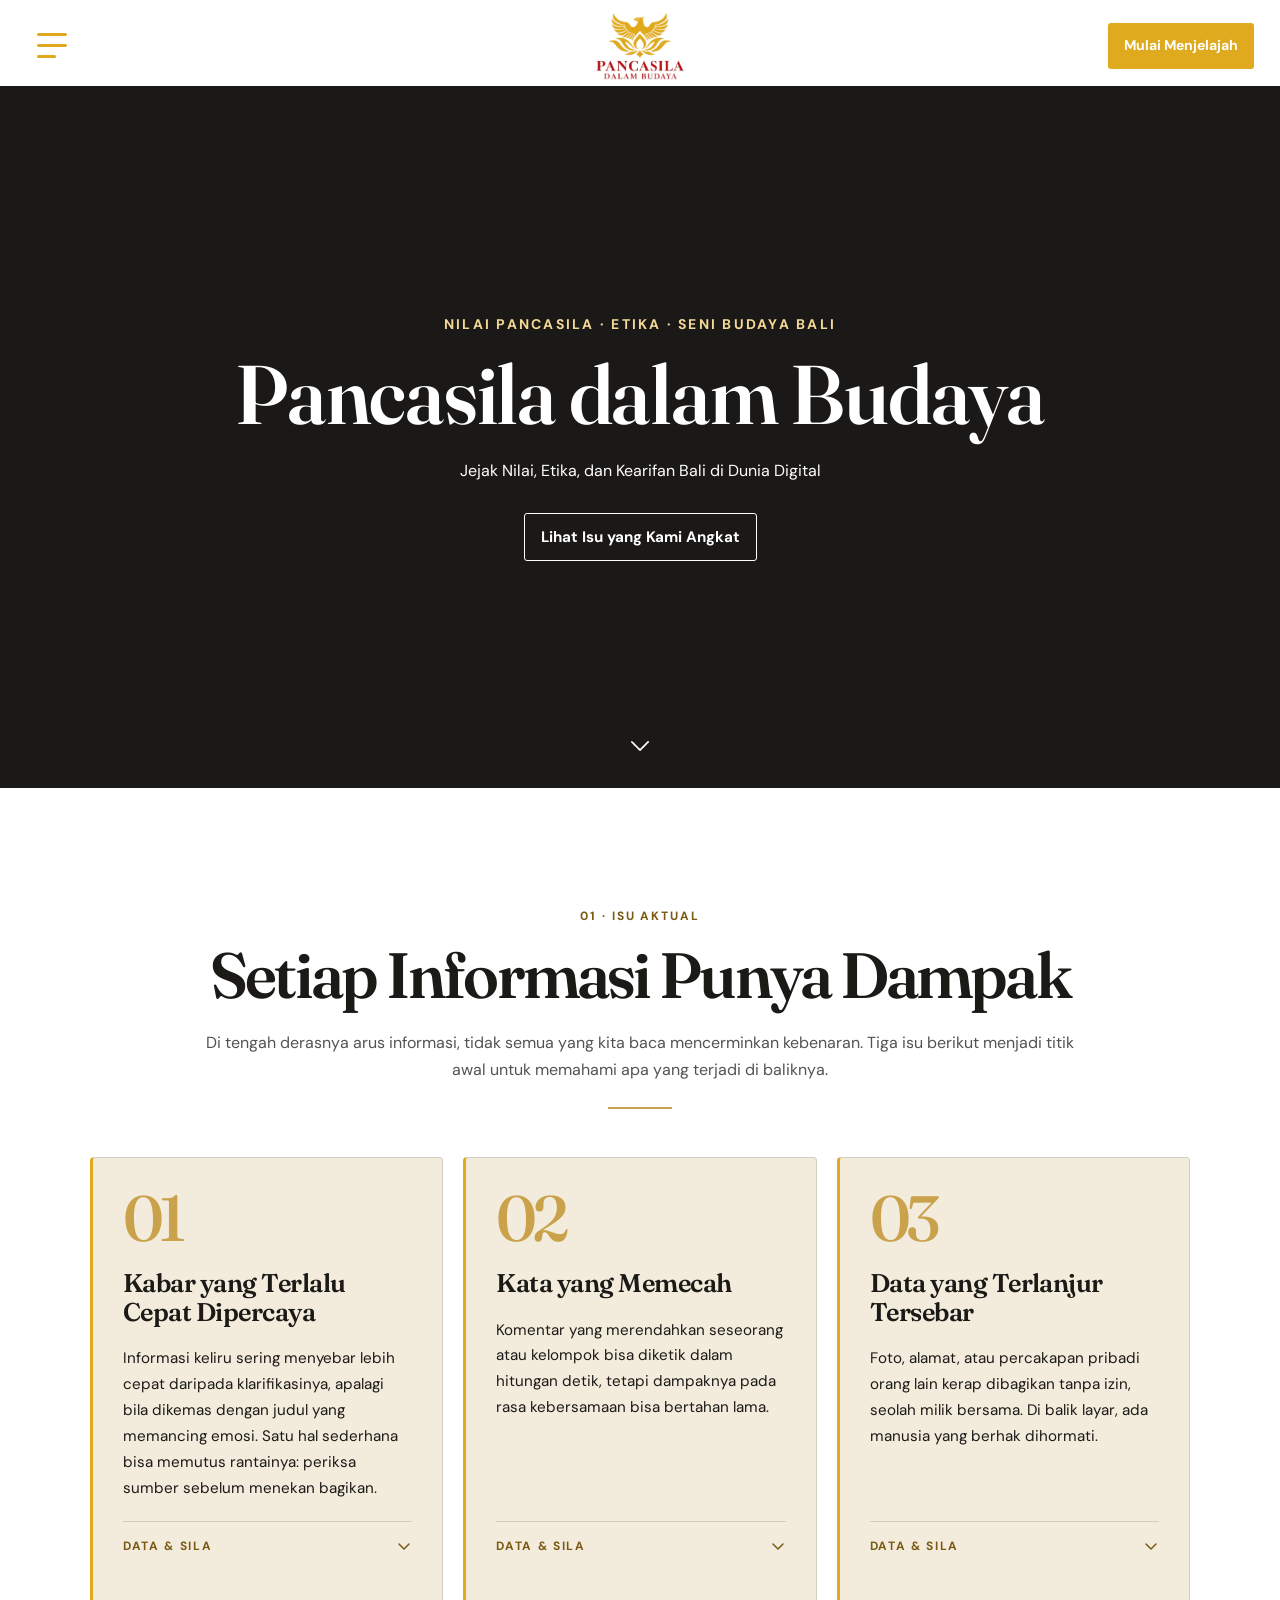
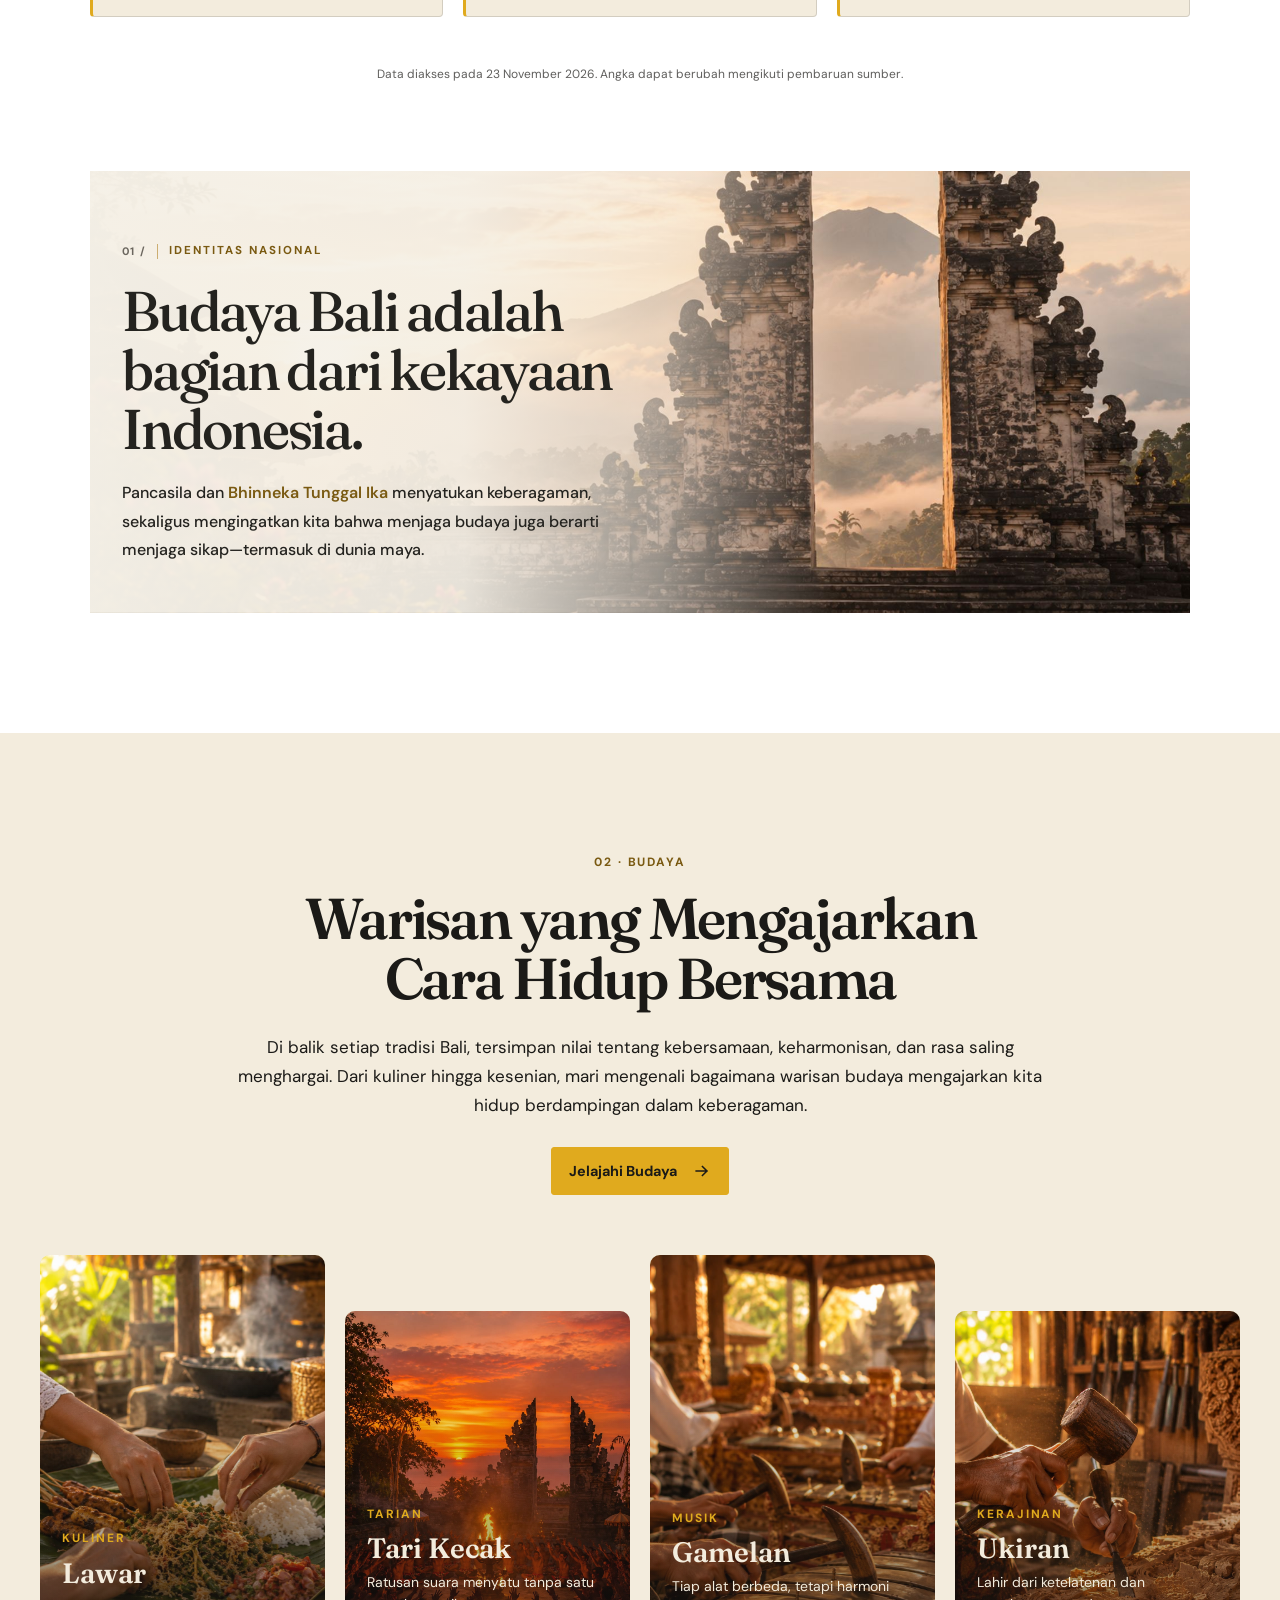
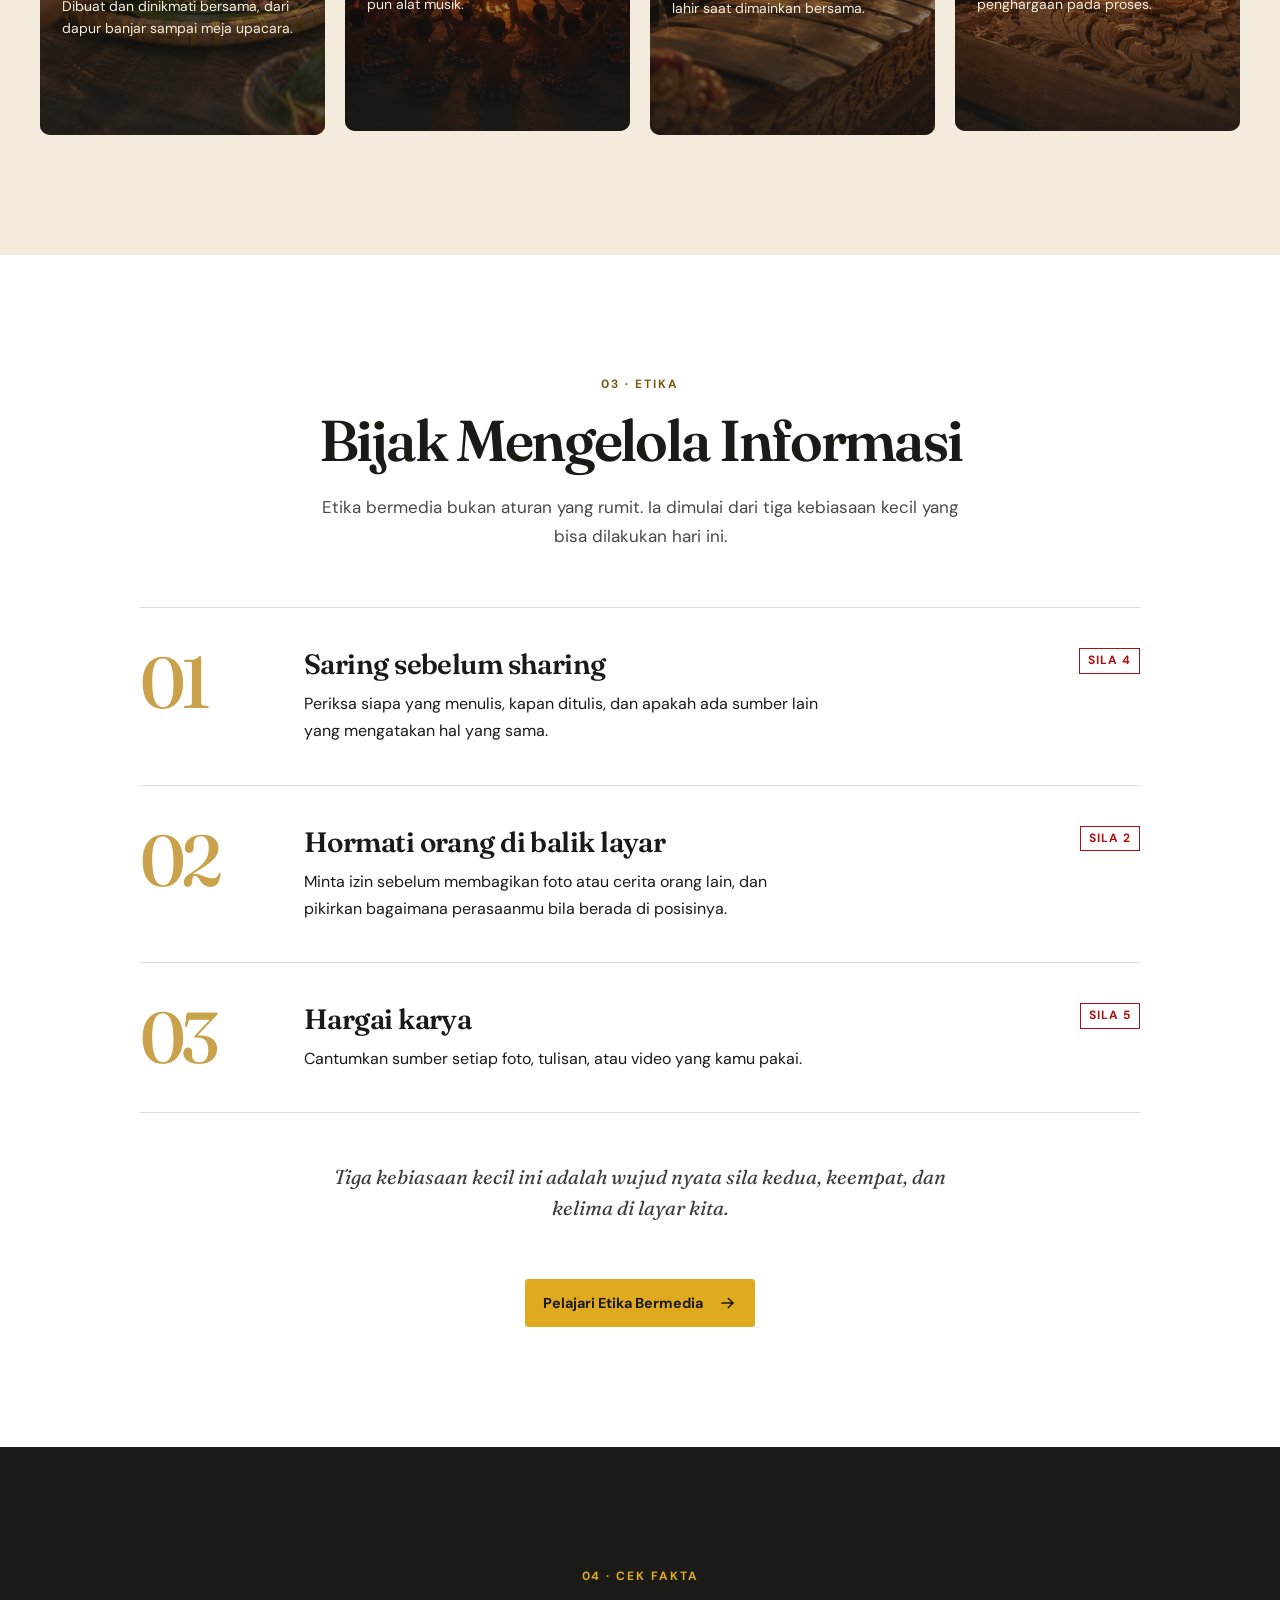
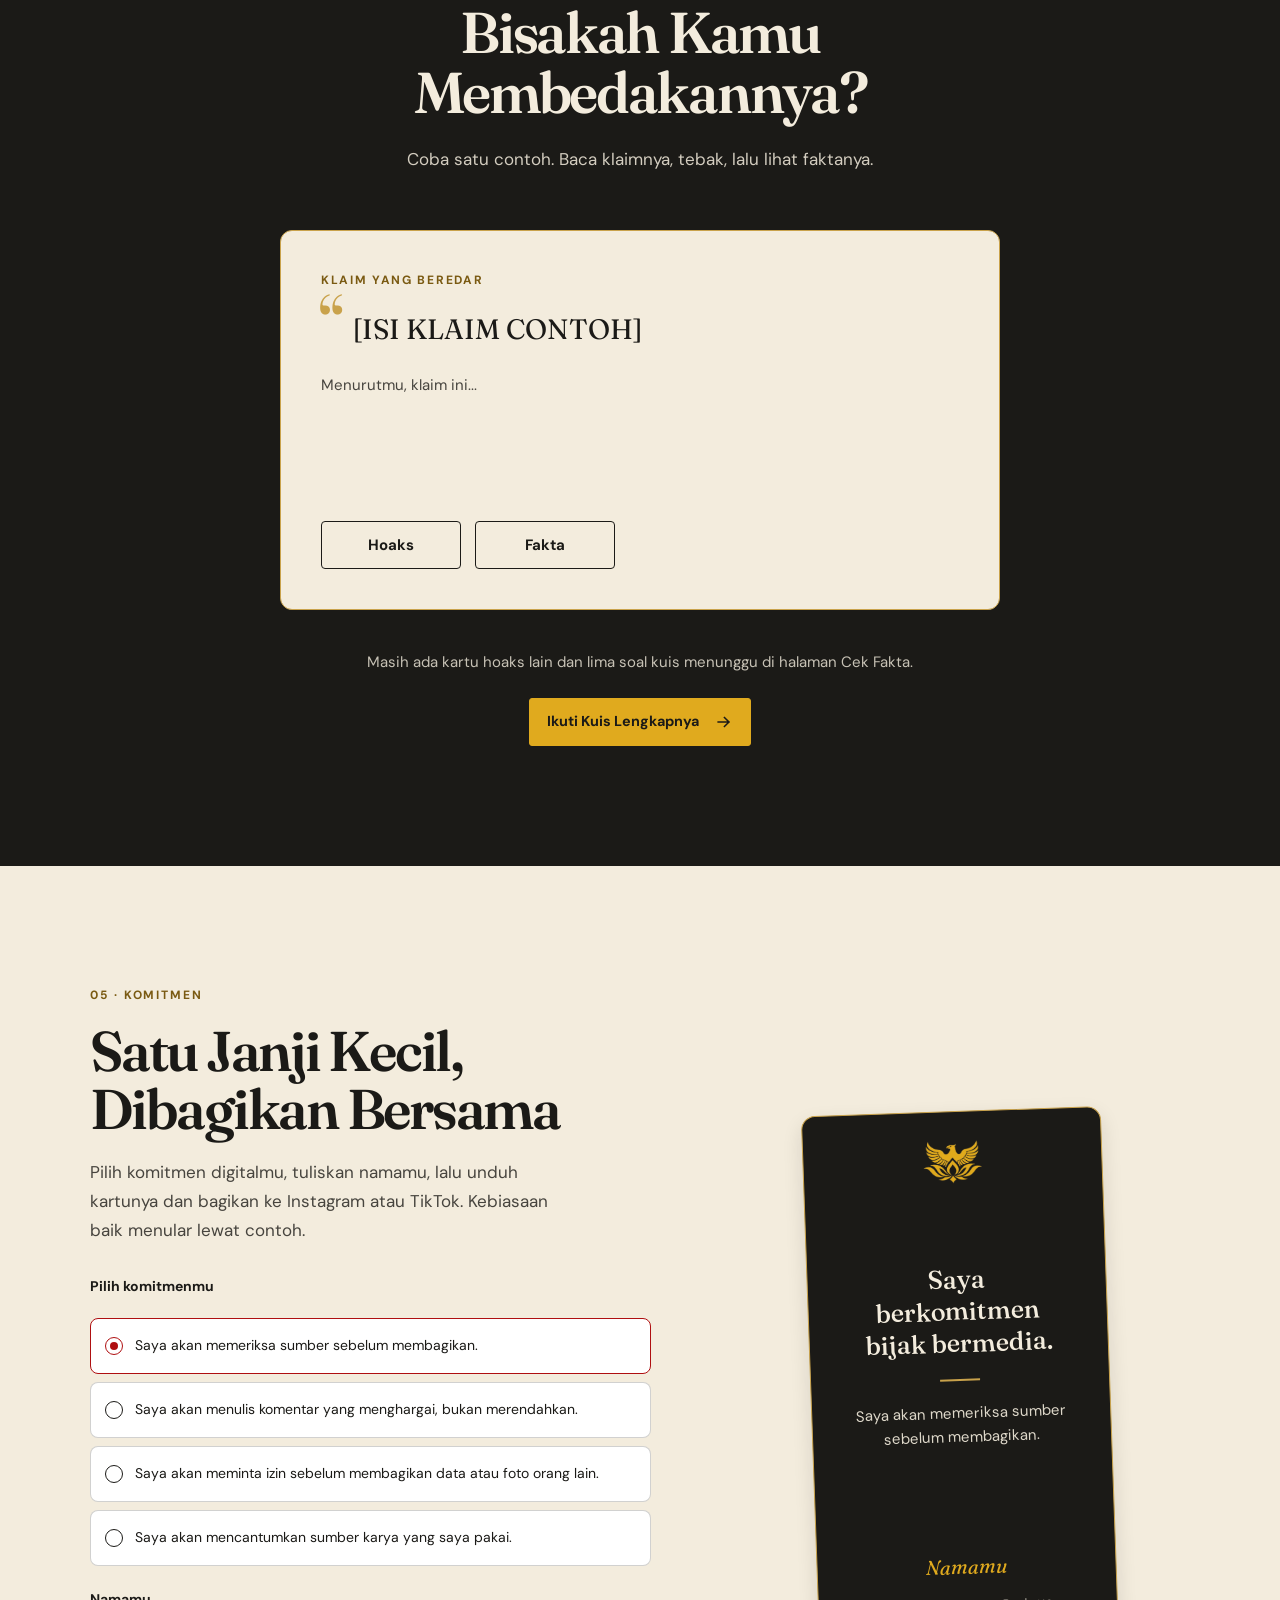
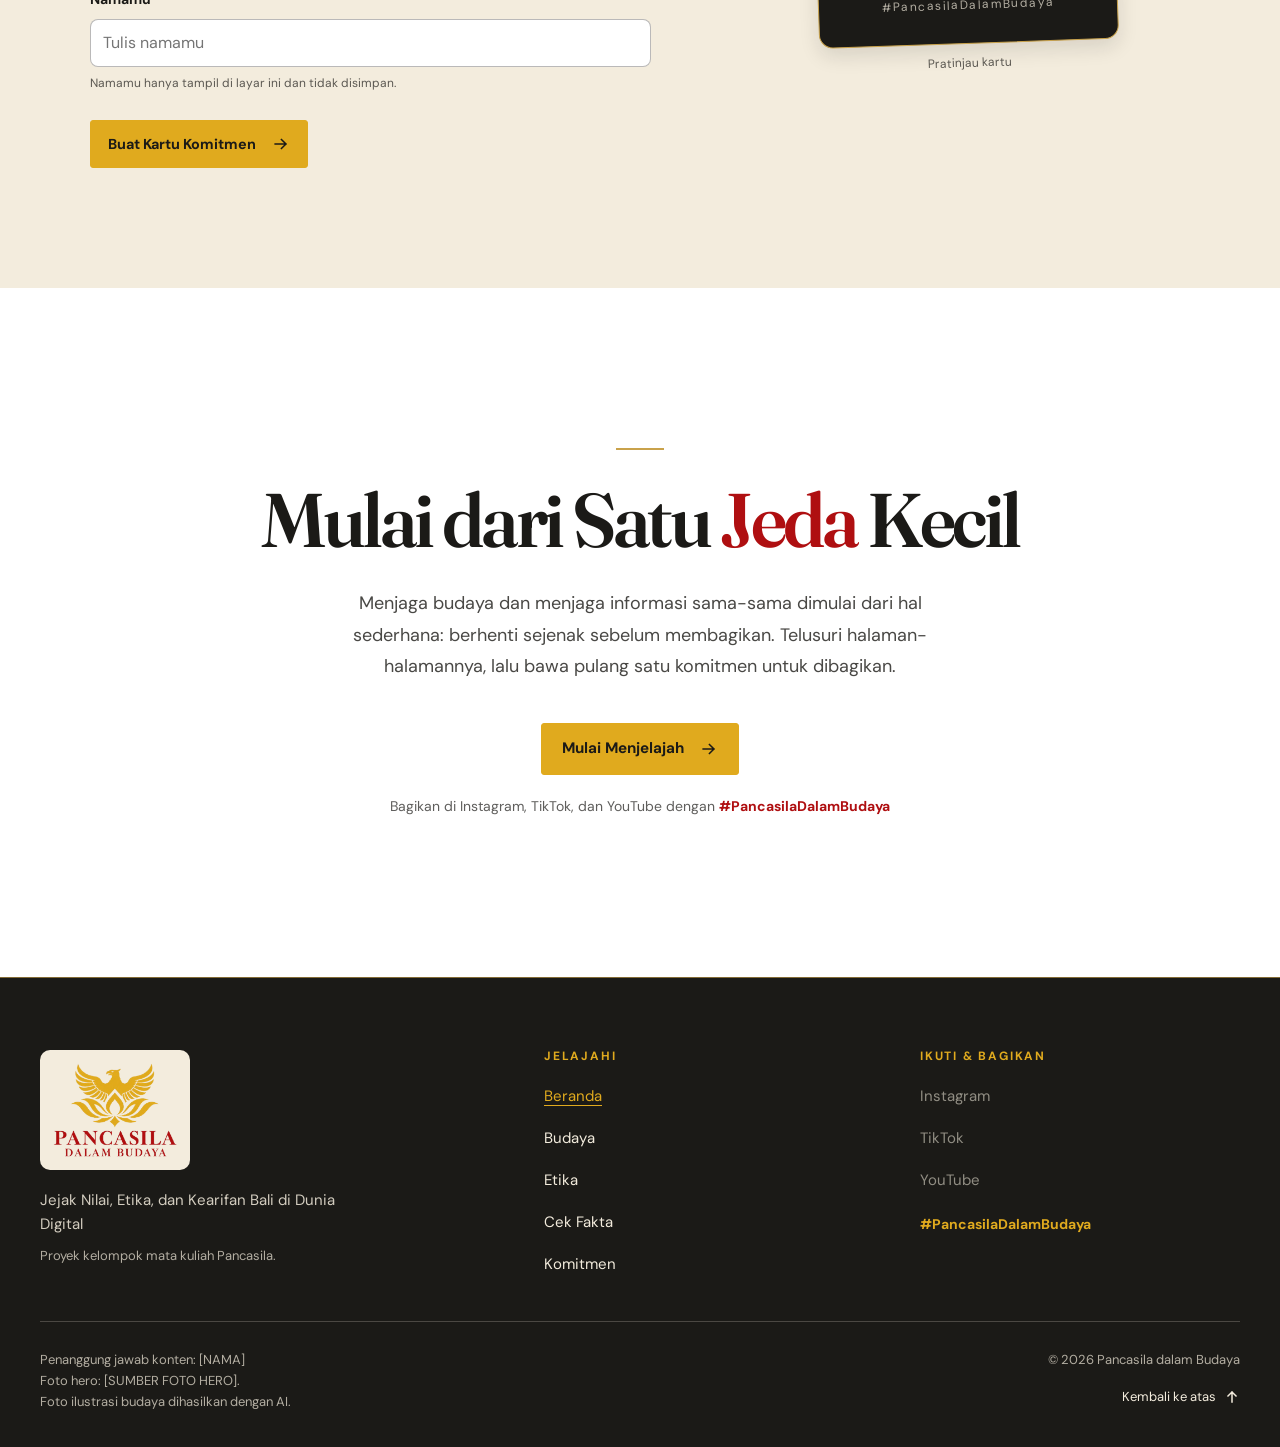
==== index.html @ e2a00310 "Tambahkan website Pancasila dalam Budaya" ====
<!doctype html>
<html lang="id">
<head>
  <meta charset="utf-8">
  <meta name="viewport" content="width=device-width, initial-scale=1">
  <meta name="theme-color" content="#F3ECDD">
  <title>Beranda | Pancasila dalam Budaya</title>
  <link rel="preconnect" href="https://fonts.googleapis.com">
  <link rel="preconnect" href="https://fonts.gstatic.com" crossorigin>
  <link href="https://fonts.googleapis.com/css2?family=DM+Sans:wght@400;500;600;700&family=Fraunces:opsz,wght@9..144,500;9..144,600;9..144,700&display=swap" rel="stylesheet">
  <link rel="stylesheet" href="css/style.css">
  <script src="js/content.js" defer></script>
  <script src="js/script.js" defer></script>
</head>
<body>
  <header id="site-header"></header>
  <section class="home-hero" aria-labelledby="home-hero-title">
    <div class="home-hero__slides" aria-hidden="true">
      <div class="home-hero__slide home-hero__slide--one"></div>
      <div class="home-hero__slide home-hero__slide--two"></div>
      <div class="home-hero__slide home-hero__slide--three"></div>
    </div>
    <div class="home-hero__shade" aria-hidden="true"></div>
    <div class="home-hero__content">
      <p class="home-hero__eyebrow">Nilai Pancasila · Etika · Seni Budaya Bali</p>
      <h1 id="home-hero-title">Pancasila dalam Budaya</h1>
      <p class="home-hero__subtitle">Jejak Nilai, Etika, dan Kearifan Bali di Dunia Digital</p>
      <a class="home-hero__link" href="#isu" data-isu-text="heroButton"></a>
    </div>
    <a class="home-hero__scroll" href="#isu" aria-label="Gulir ke konten berikutnya">
      <img src="assets/down-arrow.svg" width="26" height="26" alt="">
    </a>
  </section>
  <section id="isu" class="isu" aria-labelledby="isu-title">
    <div class="isu__inner">
      <div class="isu__layout">
        <div class="isu__intro">
          <p class="isu__eyebrow" data-isu-text="label"></p>
          <h2 class="isu__title" id="isu-title" data-isu-text="title"></h2>
          <p class="isu__lead" data-isu-text="intro"></p>
          <div class="isu__accent" aria-hidden="true"></div>
        </div>
        <div class="isu__items" data-isu-items></div>
        <p class="isu__note" data-isu-text="note"></p>
      </div>
      <aside class="isu__closing" aria-labelledby="isu-closing-label">
        <div class="isu__closing-layout">
          <div class="isu__closing-content">
            <p class="isu__closing-label" id="isu-closing-label"><span class="isu__closing-index" data-isu-text="closingIndex"></span><span data-isu-text="closingLabel"></span></p>
            <h3 class="isu__closing-title"><span data-isu-text="closingHeadline"></span></h3>
            <p class="isu__closing-copy"><span data-isu-text="closingBefore"></span><span class="isu__closing-highlight" data-isu-text="closingHighlight"></span><span data-isu-text="closingAfter"></span></p>
          </div>
        </div>
        <div class="isu__closing-rule" aria-hidden="true"></div>
      </aside>
    </div>
  </section>
  <section id="budaya-preview" class="budaya" aria-labelledby="budaya-title">
    <div class="budaya__inner">
      <header class="budaya__header">
        <p class="budaya__eyebrow" data-budaya-text="label"></p>
        <h2 class="budaya__title" id="budaya-title" data-budaya-text="title"></h2>
        <div class="budaya__intro">
          <p data-budaya-text="intro"></p>
          <a class="budaya__button" data-budaya-link>
            <span data-budaya-text="button"></span>
            <svg viewBox="0 0 20 20" aria-hidden="true" focusable="false"><path d="M3.5 10h12m-5-5 5 5-5 5" fill="none" stroke="currentColor" stroke-width="1.7" stroke-linecap="square"/></svg>
          </a>
        </div>
      </header>
      <div class="budaya__panels" data-budaya-panels></div>
    </div>
  </section>
  <section id="etika-preview" class="etika" aria-labelledby="etika-title">
    <div class="etika__inner">
      <header class="etika__header">
        <p class="etika__eyebrow" data-etika-text="label"></p>
        <h2 class="etika__title" id="etika-title" data-etika-text="title"></h2>
        <p class="etika__intro" data-etika-text="intro"></p>
      </header>
      <div class="etika__list" data-etika-items></div>
      <div class="etika__closing">
        <p class="etika__closing-text" data-etika-text="closing"></p>
        <div class="etika__closing-rule" aria-hidden="true"></div>
        <a class="etika__button" data-etika-link>
          <span data-etika-text="button"></span>
          <svg viewBox="0 0 20 20" aria-hidden="true" focusable="false"><path d="M3.5 10h12m-5-5 5 5-5 5" fill="none" stroke="currentColor" stroke-width="1.7" stroke-linecap="square"/></svg>
        </a>
      </div>
    </div>
  </section>
  <section id="cekfakta-preview" class="cekfakta" aria-labelledby="cekfakta-title">
    <div class="cekfakta__inner-wrap">
      <header class="cekfakta__header">
        <p class="cekfakta__eyebrow" data-cekfakta-text="label"></p>
        <h2 class="cekfakta__title" id="cekfakta-title" data-cekfakta-text="title"></h2>
        <p class="cekfakta__intro" data-cekfakta-text="intro"></p>
      </header>
      <div class="cekfakta__card" data-cekfakta-card></div>
      <div class="cekfakta__closing">
        <p class="cekfakta__closing-text" data-cekfakta-text="closing"></p>
        <a class="cekfakta__button" data-cekfakta-link>
          <span data-cekfakta-text="button"></span>
          <svg viewBox="0 0 20 20" aria-hidden="true" focusable="false"><path d="M3.5 10h12m-5-5 5 5-5 5" fill="none" stroke="currentColor" stroke-width="1.7" stroke-linecap="square"/></svg>
        </a>
      </div>
      <p class="cekfakta__live visually-hidden" data-cekfakta-live aria-live="polite"></p>
    </div>
  </section>
  <section id="komitmen-preview" class="komitmen" aria-labelledby="komitmen-title">
    <div class="komitmen__inner">
      <div class="komitmen__content">
        <header class="komitmen__header">
          <p class="komitmen__eyebrow" data-komitmen-text="label"></p>
          <h2 class="komitmen__title" id="komitmen-title" data-komitmen-text="title"></h2>
          <p class="komitmen__intro" data-komitmen-text="intro"></p>
        </header>
        <form class="komitmen__form" data-komitmen-form>
          <fieldset class="komitmen__fieldset" data-komitmen-options></fieldset>
          <div class="komitmen__name-field">
            <label class="komitmen__label" data-komitmen-name-label></label>
            <input class="komitmen__input" data-komitmen-name type="text" maxlength="24" autocomplete="off">
            <p class="komitmen__privacy" data-komitmen-text="privacy"></p>
          </div>
          <a class="komitmen__button" data-komitmen-link>
            <span data-komitmen-text="button"></span>
            <svg viewBox="0 0 20 20" aria-hidden="true" focusable="false"><path d="M3.5 10h12m-5-5 5 5-5 5" fill="none" stroke="currentColor" stroke-width="1.7" stroke-linecap="square"/></svg>
          </a>
        </form>
      </div>
      <div class="komitmen__preview">
        <figure class="komitmen__card" data-komitmen-card aria-live="polite" aria-atomic="true">
          <img class="komitmen__logo" src="assets/logo-mark.png" width="72" height="44" alt="">
          <div class="komitmen__card-center">
            <p class="komitmen__pledge-title" data-komitmen-text="cardTitle"></p>
            <div class="komitmen__rule" aria-hidden="true"></div>
            <p class="komitmen__pledge" data-komitmen-pledge></p>
          </div>
          <div class="komitmen__card-footer">
            <p class="komitmen__name" data-komitmen-card-name aria-live="off"></p>
            <p class="komitmen__hashtag" data-komitmen-text="hashtag"></p>
          </div>
          <span class="komitmen__name-announcement visually-hidden" data-komitmen-name-announcement aria-live="polite" aria-atomic="true"></span>
          <figcaption class="komitmen__caption" data-komitmen-text="caption"></figcaption>
        </figure>
      </div>
    </div>
  </section>
  <section id="penutup" class="penutup" aria-labelledby="penutup-title">
    <div class="penutup__inner">
      <div class="penutup__rule penutup__item" aria-hidden="true"></div>
      <h2 class="penutup__title penutup__item" id="penutup-title"><span data-penutup-text="titleBefore"></span><span class="penutup__highlight" data-penutup-text="titleHighlight"></span><span data-penutup-text="titleAfter"></span></h2>
      <p class="penutup__copy penutup__item" data-penutup-text="copy"></p>
      <a class="penutup__cta penutup__item" data-penutup-link>
        <span data-penutup-text="button"></span>
        <svg viewBox="0 0 20 20" aria-hidden="true" focusable="false"><path d="M3.5 10h12m-5-5 5 5-5 5" fill="none" stroke="currentColor" stroke-width="1.7" stroke-linecap="square"/></svg>
      </a>
      <p class="penutup__share penutup__item"><span data-penutup-text="shareBefore"></span><strong data-penutup-text="hashtag"></strong></p>
    </div>
  </section>
  <footer id="site-footer"></footer>
</body>
</html>
---- css/style.css ----
:root {
  color-scheme: light;
  --kertas: #F3ECDD;
  --tinta: #1B1A17;
  --merah: #AF0F11;
  --emas: #E0AA1E;
  --emas-antik: #C9A24B;
  --emas-tua: #7A5A12;
  --emas-pucat: #EADBB0;
  --hijau: #2F4A38;
  --font-judul: "Fraunces", Georgia, "Times New Roman", serif;
  --font-isi: "DM Sans", Arial, sans-serif;
  --lebar-isi: 68rem;
  --tinggi-header: 80px;
}

* { box-sizing: border-box; }
html {
  scroll-behavior: smooth;
  scroll-padding-top: calc(var(--tinggi-header) + 12px);
}
body {
  min-width: 320px;
  margin: 0;
  color: var(--tinta);
  background-color: var(--kertas);
  background-image: url("data:image/svg+xml,%3Csvg viewBox='0 0 180 180' xmlns='http://www.w3.org/2000/svg'%3E%3Cfilter id='n'%3E%3CfeTurbulence type='fractalNoise' baseFrequency='.82' numOctaves='3' stitchTiles='stitch'/%3E%3C/filter%3E%3Crect width='100%25' height='100%25' filter='url(%23n)' opacity='.075'/%3E%3C/svg%3E");
  font-family: var(--font-isi);
  line-height: 1.65;
}
body.menu-open { overflow: hidden; }
a { color: inherit; }
button { font: inherit; }
:focus-visible { outline: 3px solid var(--hijau); outline-offset: 4px; }
.poleng-line {
  height: 5px;
  background-color: var(--kertas);
  background-image: conic-gradient(var(--tinta) 25%, var(--kertas) 0 50%, var(--tinta) 0 75%, var(--kertas) 0);
  background-size: 10px 10px;
}

.site-header {
  position: sticky;
  z-index: 20;
  top: 0;
  padding: 6px clamp(16px, 4vw, 56px) 0;
  background-color: #fff;
  transition: padding 220ms ease, box-shadow 220ms ease, background-color 220ms ease, backdrop-filter 220ms ease;
  animation: header-enter 1500ms cubic-bezier(.22, .61, .36, 1) both;
}
.site-header.is-compact { background-color: rgb(255 255 255 / 82%); -webkit-backdrop-filter: blur(8px); backdrop-filter: blur(8px); box-shadow: 0 2px 8px rgb(27 26 23 / 9%); }
@keyframes header-enter {
  from { opacity: 0; transform: translateY(-18px); }
  to { opacity: 1; transform: translateY(0); }
}
.site-header__bar {
  display: grid;
  grid-template-columns: 1fr auto 1fr;
  align-items: center;
  min-height: var(--tinggi-header);
  transition: min-height 220ms ease;
}
.site-header.is-compact .site-header__bar { min-height: 72px; }
.site-header__menu-button {
  display: inline-grid;
  place-items: center;
  justify-self: start;
  width: 48px;
  height: 48px;
  padding: 10px;
  border: 1px solid transparent;
  color: var(--tinta);
  background: transparent;
  cursor: pointer;
  transform: translateX(-25px);
  transition: transform 220ms ease, border-color 180ms ease, color 180ms ease;
}
.is-compact .site-header__menu-button { transform: translateX(0); }
.site-header__menu-button:hover { border-color: transparent; }
.menu-icon { position: relative; display: block; width: 30px; height: 30px; }
.menu-icon__image { display: block; width: 30px; height: 25px; object-fit: contain; transition: opacity 140ms ease; }
.menu-icon span {
  position: absolute;
  left: 0;
  width: 30px;
  height: 3px;
  background: currentColor;
  opacity: 0;
  transition: transform 220ms ease, top 220ms ease, opacity 160ms ease;
}
.menu-icon span:nth-of-type(1) { top: 6px; }
.menu-icon span:nth-of-type(2) { top: 14px; }
.menu-icon span:nth-of-type(3) { top: 22px; }
.site-header__menu-button:hover { color: var(--emas-tua); }
.site-header__menu-button[aria-expanded="true"] .menu-icon__image { opacity: 0; }
.site-header__menu-button[aria-expanded="true"] .menu-icon span { opacity: 1; }
.site-header__menu-button[aria-expanded="true"] .menu-icon span:nth-of-type(1) { top: 14px; transform: rotate(45deg); }
.site-header__menu-button[aria-expanded="true"] .menu-icon span:nth-of-type(2) { opacity: 0; }
.site-header__menu-button[aria-expanded="true"] .menu-icon span:nth-of-type(3) { top: 14px; transform: rotate(-45deg); }
.site-logo { position: relative; display: block; width: 225px; height: 68px; }
.site-logo img {
  position: absolute;
  inset: 0;
  display: block;
  width: 100%;
  height: 100%;
  object-fit: contain;
  transition: opacity 420ms cubic-bezier(.22, .61, .36, 1);
}
.site-logo__mark { opacity: 0; }
.is-compact .site-logo { width: 86px; height: 50px; }
.is-compact .site-logo__full { opacity: 0; }
.is-compact .site-logo__mark { opacity: 1; }
.site-header__cta {
  position: relative;
  justify-self: end;
  display: inline-flex;
  align-items: center;
  gap: 9px;
  min-height: 46px;
  padding: 9px 15px;
  overflow: hidden;
  border: 1px solid transparent;
  border-radius: 3px;
  color: #fff;
  background: var(--emas);
  text-decoration: none;
  font-size: .88rem;
  font-weight: 700;
  translate: 25px 0;
  transition: translate 220ms ease, background-color 180ms ease;
}
.is-compact .site-header__cta { translate: 0 0; }
.site-header__cta:hover {
  border-color: var(--emas);
  color: var(--emas);
  background-color: #fff;
}
.site-header__cta-arrow { display: none; width: 16px; height: 16px; }
.site-header__cta-short { display: none; }
.site-header__rule { display: none; }

.menu-panel {
  position: fixed;
  z-index: 19;
  inset: 0;
  display: flex;
  flex-direction: column;
  padding: max(115px, 16vh) clamp(24px, 12vw, 180px) 32px;
  overflow-y: auto;
  background-color: var(--kertas);
  background-image: url("data:image/svg+xml,%3Csvg viewBox='0 0 180 180' xmlns='http://www.w3.org/2000/svg'%3E%3Cfilter id='n'%3E%3CfeTurbulence type='fractalNoise' baseFrequency='.82' numOctaves='3' stitchTiles='stitch'/%3E%3C/filter%3E%3Crect width='100%25' height='100%25' filter='url(%23n)' opacity='.075'/%3E%3C/svg%3E");
  visibility: hidden;
  opacity: 0;
  transform: translateY(12px);
  transition: opacity 220ms ease, transform 220ms ease, visibility 220ms;
}
.menu-panel::before { position: absolute; top: 0; left: 0; right: 0; content: ""; height: 7px; background-image: conic-gradient(var(--tinta) 25%, var(--kertas) 0 50%, var(--tinta) 0 75%, var(--kertas) 0); background-size: 14px 14px; }
.menu-panel.is-open { visibility: visible; opacity: 1; transform: translateY(0); }
.menu-panel__nav { width: min(100%, 820px); margin: auto; }
.menu-panel__list { display: grid; gap: 2px; margin: 0; padding: 0; list-style: none; }
.menu-panel__link { display: flex; align-items: baseline; gap: clamp(18px, 4vw, 54px); width: fit-content; padding: 4px 0; text-decoration: none; }
.menu-panel__number { color: var(--merah); font-size: .8rem; font-weight: 700; letter-spacing: .08em; }
.menu-panel__label { font-family: var(--font-judul); font-size: clamp(2.1rem, 5.5vw, 4.3rem); line-height: 1.12; text-decoration: underline; text-decoration-color: transparent; text-decoration-thickness: 2px; text-underline-offset: 8px; transition: text-decoration-color 150ms ease; }
.menu-panel__link:hover .menu-panel__label, .menu-panel__link[aria-current="page"] .menu-panel__label { text-decoration-color: var(--merah); }
.menu-panel__link[aria-current="page"] .menu-panel__label::after { content: "  ·"; color: var(--merah); }
.menu-panel__footer { width: min(100%, 820px); margin: 30px auto 0; padding-top: 18px; border-top: 1px solid rgb(27 26 23 / 28%); }
.menu-panel__site-name { margin: 0; color: var(--merah); font-family: var(--font-judul); font-size: 1.3rem; }
.menu-panel__subtitle { max-width: 35rem; margin: 3px 0 0; font-size: .9rem; }

.home-hero {
  position: relative;
  display: flex;
  align-items: center;
  height: 78vh;
  height: 78svh;
  overflow: hidden;
  color: #fff;
  background: var(--tinta);
  isolation: isolate;
}
.home-hero__slides, .home-hero__shade { position: absolute; inset: 0; }
.home-hero__slides { overflow: hidden; z-index: -2; }
.home-hero__slide {
  position: absolute;
  inset: 0;
  background-position: center center;
  background-size: cover;
  opacity: 0;
  transform: scale(1);
  animation: hero-kenburn 24s linear infinite both;
}
.home-hero__slide--one { background-image: url("../assets/mainBackground1.jpg"); animation-delay: 0s; }
.home-hero__slide--two { background-image: url("../assets/mainBackground2.jpg"); animation-delay: -8s; }
.home-hero__slide--three { background-image: url("../assets/mainBackground3.jpg"); animation-delay: -16s; }
@keyframes hero-kenburn {
  0% { opacity: 0; transform: scale(1); }
  4% { opacity: 1; }
  29% { opacity: 1; transform: scale(1.13); }
  34% { opacity: 0; transform: scale(1.15); }
  100% { opacity: 0; transform: scale(1.15); }
}
.home-hero__shade { z-index: -1; background: rgb(27 26 23 / 37%); }
.home-hero__content { width: min(calc(100% - 48px), 1180px); margin: 0 auto; padding: 24px 0; text-align: center; }
.home-hero__content > * { opacity: 0; animation: hero-content-enter 850ms cubic-bezier(.22, .61, .36, 1) both; }
.home-hero__content > :nth-child(1) { animation-delay: 120ms; }
.home-hero__content > :nth-child(2) { animation-delay: 280ms; }
.home-hero__content > :nth-child(3) { animation-delay: 440ms; }
.home-hero__content > :nth-child(4) { animation-delay: 600ms; }
@keyframes hero-content-enter {
  from { opacity: 0; transform: translateY(18px); }
  to { opacity: 1; transform: translateY(0); }
}
.home-hero__eyebrow { margin: 0 0 18px; color: #f4d995; font-size: .875rem; font-weight: 700; letter-spacing: .16em; text-transform: uppercase; }
.home-hero__content h1 { max-width: 100%; margin: 0 auto; font-size: clamp(3rem, 6.5vw, 6rem); letter-spacing: -.015em; line-height: .98; }
.home-hero__subtitle { max-width: 34rem; margin: 24px auto 30px; font-size: clamp(1rem, 1.2vw, 1.125rem); line-height: 1.5; }
.home-hero__link { display: inline-flex; align-items: center; gap: 18px; min-height: 48px; padding: 10px 16px; border: 1px solid #fff; border-radius: 3px; color: #fff; text-decoration: none; font-size: .95rem; font-weight: 700; transition: color 180ms ease, background-color 180ms ease, border-color 180ms ease; }
.home-hero__link:hover { border-color: var(--emas); color: #fff; background: var(--emas); }
.isu {
  scroll-margin-top: calc(var(--tinggi-header) + 18px);
  padding: clamp(96px, 10vw, 120px) 20px;
  background: #fff;
}
.isu__inner { width: min(100%, 1100px); margin-inline: auto; }
.isu__layout { display: grid; grid-template-columns: 1fr; gap: 48px; }
.isu__intro { width: min(100%, 900px); margin-inline: auto; text-align: center; }
.isu__eyebrow, .isu__closing-label { margin: 0 0 18px; color: var(--emas-tua); font-size: .75rem; font-weight: 700; letter-spacing: .16em; line-height: 1.4; text-transform: uppercase; }
.isu__title { margin: 0; color: var(--tinta); font-family: var(--font-judul); font-size: clamp(2.25rem, 5vw, 4rem); font-weight: 600; letter-spacing: -.045em; line-height: 1; }
.isu__lead { margin: 22px 0 24px; color: rgb(27 26 23 / 75%); font-size: 1rem; line-height: 1.7; }
.isu__accent { width: 64px; height: 2px; margin-inline: auto; background: var(--emas-antik); }
.isu__items { display: grid; grid-template-columns: repeat(3, minmax(0, 1fr)); gap: 20px; align-items: stretch; }
.isu__card { display: flex; min-width: 0; height: 100%; flex-direction: column; gap: 20px; padding: clamp(20px, 2.5vw, 30px); border: 1px solid rgb(27 26 23 / 14%); border-left: 3px solid var(--emas); border-radius: 4px; background: var(--kertas); transition: border-color 250ms ease; }
.isu__card:hover { border-color: var(--emas-antik); border-left-color: var(--emas); }
.isu__number { color: var(--emas-antik); font-family: var(--font-judul); font-size: 4rem; font-weight: 500; letter-spacing: -.08em; line-height: .95; }
.isu__body { display: flex; min-width: 0; flex: 1; flex-direction: column; gap: 20px; }
.isu__card-title { margin: 0; color: var(--tinta); font-family: var(--font-judul); font-size: 1.6rem; font-weight: 600; letter-spacing: -.02em; line-height: 1.12; }
.isu__text { margin: 0; font-size: .95rem; line-height: 1.7; }
.isu__footer { display: flex; min-width: 0; flex-direction: column; margin-top: auto; border-top: 1px solid rgb(27 26 23 / 15%); }
.isu__toggle { display: flex; width: 100%; min-height: 48px; align-items: center; justify-content: space-between; gap: 12px; padding: 0; border: 0; color: var(--emas-tua); background: transparent; font: inherit; font-size: 12px; font-weight: 700; letter-spacing: .14em; line-height: 1.4; text-align: left; text-transform: uppercase; cursor: pointer; }
.isu__toggle:hover { color: var(--merah); }
.isu__toggle:focus-visible { outline: 2px solid var(--merah); outline-offset: 3px; }
.isu__toggle-chevron { width: 16px; height: 16px; flex: 0 0 auto; transition: transform 300ms ease; will-change: transform; }
.isu__toggle:hover .isu__toggle-chevron { transform: translateY(2px); }
.isu__panel { display: grid; min-width: 0; grid-template-rows: 0fr; transition: grid-template-rows 350ms cubic-bezier(.2, .7, .2, 1); }
.isu__panel-inner { min-width: 0; min-height: 0; overflow: hidden; padding-top: 16px; contain: layout paint; opacity: 0; transform: translateY(-6px); transition: opacity 250ms cubic-bezier(.2, .7, .2, 1), transform 350ms cubic-bezier(.2, .7, .2, 1); }
.isu__card[data-open="true"] .isu__panel { grid-template-rows: 1fr; }
.isu__card[data-open="true"] .isu__panel-inner { opacity: 1; transform: translateY(0); transition-delay: 80ms, 0ms; }
.isu__card[data-open="true"] .isu__footer { border-color: var(--emas-antik); }
.isu__card[data-open="true"] .isu__toggle-chevron { transform: rotate(180deg); }
.isu__card[data-open="true"] .isu__toggle:hover .isu__toggle-chevron { transform: rotate(180deg) translateY(-2px); }
.isu__data { display: flex; width: 100%; min-width: 0; flex-direction: column; align-items: flex-start; justify-content: flex-start; color: var(--tinta); background: transparent; }
.isu__data-label { display: block; margin-bottom: 6px; color: var(--emas-tua); font-size: .68rem; font-weight: 700; letter-spacing: .12em; }
.isu__data-text { display: block; color: var(--tinta); font-size: 14px; line-height: 1.55; overflow-wrap: anywhere; }
.isu__data-text strong { font-weight: 700; }
.isu__source { margin: 7px 0 0; color: rgb(27 26 23 / 70%); font-size: 12px; line-height: 1.5; overflow-wrap: anywhere; }
.isu__source a { color: var(--merah); text-decoration-line: underline; text-decoration-color: rgb(175 15 17 / 45%); text-decoration-thickness: 1px; text-underline-offset: 2px; }
.isu__source a:hover { text-decoration-color: currentColor; }
.isu__source a:focus-visible { outline: 2px solid var(--merah); outline-offset: 2px; }
.isu__sila { display: flex; min-width: 0; align-items: center; gap: 12px; margin-top: 20px; }
.isu__sila-tag { display: inline-block; flex: 0 0 auto; padding: 2px 7px; border: 1px solid var(--merah); color: var(--merah); font-size: .67rem; font-weight: 700; letter-spacing: .1em; text-transform: uppercase; }
.isu__sila-text { min-width: 0; flex: 1; color: var(--tinta); font-size: 14px; line-height: 1.45; }
.isu__note { grid-column: 1 / -1; margin: 0; color: rgb(27 26 23 / 70%); font-size: 12px; line-height: 1.5; text-align: center; }
@media (max-width: 900px) {
  .isu__footer { display: flex; }
}
.budaya { padding: clamp(96px, 10vw, 120px) 20px; background: var(--kertas); }
.budaya__inner { width: min(100%, 1200px); margin-inline: auto; }
.budaya__header { display: flex; flex-direction: column; align-items: center; text-align: center; }
.budaya__eyebrow { margin: 0 0 16px; color: var(--emas-tua); font-size: .75rem; font-weight: 700; letter-spacing: .16em; text-transform: uppercase; }
.budaya__title { width: min(100%, 820px); margin: 0; color: var(--tinta); font-family: var(--font-judul); font-size: clamp(2.25rem, 4.5vw, 3.75rem); font-weight: 600; letter-spacing: -.04em; line-height: 1.04; text-wrap: balance; }
.budaya__intro { display: flex; width: 100%; flex-direction: column; align-items: center; gap: 28px; margin-top: 24px; }
.budaya__intro p { width: min(100%, 820px); margin: 0; color: var(--tinta); font-size: 17px; line-height: 1.7; }
.budaya__button { display: inline-flex; min-height: 48px; align-items: center; justify-content: center; gap: 16px; padding: 11px 17px; border: 1px solid var(--emas); border-radius: 3px; color: var(--tinta); background: var(--emas); font-size: .9rem; font-weight: 700; text-decoration: none; }
.budaya__button svg { width: 18px; height: 18px; }
.budaya__button:hover, .budaya__button:focus-visible { border-color: var(--merah); color: var(--kertas); background: var(--merah); }
.budaya__panels { display: grid; grid-template-columns: repeat(4, minmax(0, 1fr)); gap: 20px; align-items: start; margin-top: 60px; }
.budaya__panel { position: relative; height: 480px; min-width: 0; overflow: hidden; border-radius: 10px; background: var(--emas-pucat); opacity: 0; transform: translateY(16px); transition: opacity 600ms ease, transform 600ms ease; }
.budaya__panel:nth-child(even) { height: 420px; margin-top: 56px; }
.budaya__panel:nth-child(2) { transition-delay: 80ms; }
.budaya__panel:nth-child(3) { transition-delay: 160ms; }
.budaya__panel:nth-child(4) { transition-delay: 240ms; }
.budaya__panel.is-visible { opacity: 1; transform: translateY(0); }
.budaya__panel:focus-visible { outline: 2px solid var(--merah); outline-offset: 4px; }
.budaya__image-wrap, .budaya__photo, .budaya__placeholder, .budaya__overlay { position: absolute; inset: 0; width: 100%; height: 100%; }
.budaya__photo { display: block; object-fit: cover; transform: scale(1); transition: transform 500ms cubic-bezier(.2, .7, .2, 1); will-change: transform; }
.budaya__placeholder { display: grid; padding: 20px; place-items: center; color: var(--tinta); background: var(--emas-pucat); font-size: .78rem; letter-spacing: .04em; text-align: center; }
.budaya__image-wrap.is-missing .budaya__photo { visibility: hidden; }
.budaya__image-wrap:not(.is-missing) .budaya__placeholder { visibility: hidden; }
.budaya__overlay { background: linear-gradient(180deg, rgb(27 26 23 / 0%) 20%, rgb(27 26 23 / 32%) 52%, rgb(27 26 23 / 86%) 100%); opacity: .94; transition: opacity 320ms cubic-bezier(.2, .7, .2, 1); }
.budaya__content { position: absolute; z-index: 1; right: 22px; bottom: 24px; left: 22px; display: flex; flex-direction: column; gap: 16px; color: var(--kertas); }
.budaya__base { min-width: 0; }
.budaya__type { margin: 0 0 9px; color: var(--emas); font-size: 12px; font-weight: 700; letter-spacing: .16em; text-transform: uppercase; }
.budaya__name { margin: 0 0 8px; color: var(--kertas); font-family: var(--font-judul); font-size: 1.75rem; font-weight: 600; line-height: 1.1; }
.budaya__description { margin: 0; color: var(--kertas); font-size: 14px; line-height: 1.55; }
.budaya__reveal { display: flex; min-width: 0; flex-direction: column; align-items: flex-start; gap: 10px; }
.budaya__sila { flex: 0 0 auto; padding: 3px 7px; border: 1px solid var(--kertas); color: var(--kertas); font-size: .66rem; font-weight: 700; letter-spacing: .08em; text-transform: uppercase; opacity: 0; transform: translateY(8px); transition: opacity 320ms cubic-bezier(.2, .7, .2, 1), transform 320ms cubic-bezier(.2, .7, .2, 1); }
.budaya__pesan { width: 100%; margin: 0; color: var(--kertas); font-size: 14px; line-height: 1.45; overflow-wrap: normal; word-break: normal; opacity: 0; transform: translateY(8px); transition: opacity 320ms cubic-bezier(.2, .7, .2, 1), transform 320ms cubic-bezier(.2, .7, .2, 1); }
.budaya__panel:focus-within .budaya__sila, .budaya__panel:focus-within .budaya__pesan { opacity: 1; transform: translateY(0); }
.budaya__panel:focus-within .budaya__pesan { transition-delay: 70ms; }
@media (hover: hover) and (min-width: 901px) {
  .budaya__panel:hover .budaya__photo { transform: scale(1.04); }
  .budaya__panel:hover .budaya__overlay { opacity: 1; }
  .budaya__panel:hover .budaya__sila, .budaya__panel:hover .budaya__pesan { opacity: 1; transform: translateY(0); transition-delay: 0ms; }
  .budaya__panel:hover .budaya__pesan { transition-delay: 70ms; }
  .budaya__panel:focus-within .budaya__photo { transform: scale(1.04); }
}
.budaya__panel:focus-within .budaya__overlay { opacity: 1; }
.etika { padding: clamp(96px, 10vw, 120px) 20px; background: #fff; }
.etika__inner { width: min(100%, 1000px); margin-inline: auto; }
.etika__header { display: flex; flex-direction: column; align-items: center; text-align: center; }
.etika__row.is-visible { opacity: 1; transform: translateY(0); }
.etika__eyebrow { margin: 0 0 16px; color: var(--emas-tua); font-size: 12px; font-weight: 700; letter-spacing: .16em; text-transform: uppercase; }
.etika__title { width: min(100%, 820px); margin: 0; color: var(--tinta); font-family: var(--font-judul); font-size: clamp(2.25rem, 4.5vw, 3.75rem); font-weight: 600; letter-spacing: -.04em; line-height: 1.04; text-wrap: balance; }
.etika__intro { width: min(100%, 640px); margin: 22px 0 0; color: rgb(27 26 23 / 80%); font-size: 17px; line-height: 1.7; }
.etika__list { margin-top: 56px; }
.etika__row { position: relative; display: grid; grid-template-columns: 140px minmax(0, 1fr) 150px; gap: 24px; align-items: start; padding: 40px 0; border-top: 1px solid rgb(27 26 23 / 15%); opacity: 0; transform: translateY(16px); transition: opacity 600ms ease, transform 600ms ease; }
.etika__row:nth-child(1) { transition-delay: 100ms; }
.etika__row:nth-child(2) { transition-delay: 200ms; }
.etika__row:nth-child(3) { transition-delay: 300ms; }
.etika__row:last-child { border-bottom: 1px solid rgb(27 26 23 / 15%); }
.etika__row::after { position: absolute; right: 0; bottom: -1px; left: 0; height: 2px; background: var(--emas-antik); content: ""; transform: scaleX(0); transform-origin: left center; transition: transform 450ms cubic-bezier(.2, .7, .2, 1); }
.etika__row:focus-visible { outline: 2px solid var(--merah); outline-offset: 4px; }
.etika__number { color: var(--emas-antik); font-family: var(--font-judul); font-size: 4.5rem; font-weight: 500; letter-spacing: -.07em; line-height: .95; transition: color 250ms ease; }
.etika__main { min-width: 0; }
.etika__row-title { margin: 0 0 10px; color: var(--tinta); font-family: var(--font-judul); font-size: 1.75rem; font-weight: 600; letter-spacing: -.02em; line-height: 1.15; transform: translateX(0); transition: transform 320ms cubic-bezier(.2, .7, .2, 1); }
.etika__text { max-width: 520px; margin: 0; color: var(--tinta); font-size: 16px; line-height: 1.7; }
.etika__sila { justify-self: end; padding: 4px 8px; border: 1px solid var(--merah); color: var(--merah); font-size: 12px; font-weight: 700; letter-spacing: .08em; line-height: 1.3; text-transform: uppercase; }
@media (hover: hover) and (min-width: 901px) {
  .etika__row:hover .etika__number, .etika__row:focus-within .etika__number { color: var(--emas); }
  .etika__row:hover .etika__row-title, .etika__row:focus-within .etika__row-title { transform: translateX(8px); }
  .etika__row:hover::after, .etika__row:focus-within::after { transform: scaleX(1); }
}
.etika__closing { display: flex; flex-direction: column; align-items: center; margin-top: 48px; text-align: center; }
.etika__closing-text { width: min(100%, 640px); margin: 0; color: rgb(27 26 23 / 85%); font-family: var(--font-judul); font-size: 1.25rem; font-style: italic; line-height: 1.55; }
.etika__closing-rule { width: 48px; height: 2px; margin-top: 22px; background: var(--emas-antik); }
.etika__button { display: inline-flex; min-height: 48px; align-items: center; justify-content: center; gap: 16px; margin-top: 32px; padding: 11px 17px; border: 1px solid var(--emas); border-radius: 3px; color: var(--tinta); background: var(--emas); font-size: .9rem; font-weight: 700; text-decoration: none; }
.etika__button svg { width: 18px; height: 18px; }
.etika__button:hover, .etika__button:focus-visible { border-color: var(--merah); color: var(--kertas); background: var(--merah); }
.cekfakta { padding: clamp(96px, 10vw, 120px) 20px; color: var(--kertas); background: var(--tinta); }
.cekfakta__inner-wrap { width: min(100%, 1000px); margin-inline: auto; }
.cekfakta__header { display: flex; flex-direction: column; align-items: center; text-align: center; }
.cekfakta__card.is-visible { opacity: 1; transform: translateY(0); }
.cekfakta__eyebrow { margin: 0 0 16px; color: var(--emas); font-size: 12px; font-weight: 700; letter-spacing: .16em; text-transform: uppercase; }
.cekfakta__title { width: min(100%, 820px); margin: 0; color: var(--kertas); font-family: var(--font-judul); font-size: clamp(2.25rem, 4.5vw, 3.75rem); font-weight: 600; letter-spacing: -.04em; line-height: 1.04; text-wrap: balance; }
.cekfakta__intro { width: min(100%, 640px); margin: 22px 0 0; color: rgb(243 236 221 / 85%); font-size: 17px; line-height: 1.7; }
.cekfakta__card { width: min(100%, 720px); margin: 56px auto 0; perspective: 1200px; opacity: 0; transform: translateY(16px); transition: opacity 600ms ease, transform 600ms ease; transition-delay: 100ms; }
.cekfakta__inner { display: grid; transform-style: preserve-3d; transition: transform 700ms cubic-bezier(.2, .7, .2, 1); will-change: transform; }
.cekfakta__card.is-flipped .cekfakta__inner { transform: rotateY(180deg); }
.cekfakta__face { grid-area: 1 / 1; display: flex; min-width: 0; min-height: 380px; flex-direction: column; padding: 40px; overflow: hidden; border: 1px solid var(--emas-antik); border-radius: 12px; backface-visibility: hidden; -webkit-backface-visibility: hidden; }
.cekfakta__face--front { color: var(--tinta); background: var(--kertas); }
.cekfakta__face--back { color: var(--tinta); background: #fff; transform: rotateY(180deg); }
.cekfakta__claim-label { margin: 0 0 20px; color: var(--emas-tua); font-size: 12px; font-weight: 700; letter-spacing: .14em; text-transform: uppercase; }
.cekfakta__claim { position: relative; margin: 0; padding-left: 32px; color: var(--tinta); font-family: var(--font-judul); font-size: 1.75rem; line-height: 1.35; }
.cekfakta__claim::before { position: absolute; top: -24px; left: -2px; color: var(--emas-antik); content: "“"; font-family: var(--font-judul); font-size: 5rem; line-height: 1; }
.cekfakta__question { margin: 24px 0 0; color: rgb(27 26 23 / 80%); font-size: 15px; }
.cekfakta__choices { display: flex; gap: 14px; margin-top: auto; padding-top: 28px; }
.cekfakta__choice { min-width: 140px; min-height: 48px; padding: 10px 20px; border: 1.5px solid var(--tinta); border-radius: 4px; color: var(--tinta); background: transparent; font-size: 15px; font-weight: 700; cursor: pointer; }
.cekfakta__choice:hover, .cekfakta__choice:focus-visible { color: var(--kertas); background: var(--tinta); }
.cekfakta__choice:focus-visible, .cekfakta__retry:focus-visible, .cekfakta__source a:focus-visible { outline: 2px solid var(--merah); outline-offset: 4px; }
.cekfakta__result-row { display: flex; flex-wrap: wrap; align-items: center; gap: 12px; margin-bottom: 20px; }
.cekfakta__verdict { display: inline-flex; min-height: 30px; align-items: center; padding: 4px 10px; color: var(--kertas); font-size: 12px; font-weight: 700; letter-spacing: .1em; }
.cekfakta__verdict--hoaks { background: var(--merah); }
.cekfakta__verdict--fakta { background: var(--hijau); }
.cekfakta__guess-result { margin: 0; color: var(--tinta); font-size: 15px; font-weight: 700; }
.cekfakta__facts-title, .cekfakta__steps-title { margin: 0 0 8px; color: var(--tinta); font-family: var(--font-judul); font-size: 1.25rem; font-weight: 600; line-height: 1.2; }
.cekfakta__explanation { margin: 0 0 18px; color: var(--tinta); font-size: 16px; line-height: 1.65; }
.cekfakta__steps { margin: 0 0 18px; padding-left: 22px; color: var(--tinta); font-size: 16px; line-height: 1.55; }
.cekfakta__steps li + li { margin-top: 4px; }
.cekfakta__back-footer { display: flex; flex-wrap: wrap; align-items: center; justify-content: space-between; gap: 12px; margin-top: auto; padding-top: 8px; }
.cekfakta__source { margin: 0; color: var(--tinta); font-size: 12px; line-height: 1.5; overflow-wrap: anywhere; }
.cekfakta__source a { color: var(--merah); text-decoration: underline; text-decoration-color: rgb(175 15 17 / 45%); text-underline-offset: 2px; }
.cekfakta__source a:hover { text-decoration-color: currentColor; }
.cekfakta__retry { display: inline-flex; align-items: center; gap: 7px; padding: 4px 0; border: 0; color: var(--tinta); background: transparent; font-size: 14px; cursor: pointer; }
.cekfakta__retry svg { width: 17px; height: 17px; }
.cekfakta__closing { display: flex; flex-direction: column; align-items: center; margin-top: 40px; text-align: center; }
.cekfakta__closing-text { width: min(100%, 640px); margin: 0; color: rgb(243 236 221 / 80%); font-size: 15px; line-height: 1.6; }
.cekfakta__button { display: inline-flex; min-height: 48px; align-items: center; justify-content: center; gap: 16px; margin-top: 24px; padding: 11px 17px; border: 1px solid var(--emas); border-radius: 3px; color: var(--tinta); background: var(--emas); font-size: .9rem; font-weight: 700; text-decoration: none; }
.cekfakta__button svg { width: 18px; height: 18px; }
.cekfakta__button:hover, .cekfakta__button:focus-visible { border-color: var(--kertas); color: var(--tinta); background: var(--kertas); }
.cekfakta__live { position: absolute; width: 1px; height: 1px; padding: 0; overflow: hidden; clip: rect(0, 0, 0, 0); white-space: nowrap; clip-path: inset(50%); }
.komitmen { padding: clamp(96px, 10vw, 120px) 20px; background: var(--kertas); }
.komitmen__inner { display: grid; grid-template-columns: minmax(0, 1.22fr) minmax(0, 1fr); align-items: center; gap: 80px; width: min(100%, 1100px); margin-inline: auto; }
.komitmen__content { opacity: 1; transform: none; transition: none; }
.komitmen__preview { opacity: 0; transform: translateY(16px); transition: opacity 600ms ease, transform 600ms ease; }
.komitmen__preview.is-visible { opacity: 1; transform: translateY(0); }
.komitmen__preview { position: relative; justify-self: center; width: 100%; margin: 0; transition-delay: 120ms; }
.komitmen__header { color: var(--tinta); }
.komitmen__eyebrow { margin: 0 0 16px; color: var(--emas-tua); font-size: 12px; font-weight: 700; letter-spacing: .16em; text-transform: uppercase; }
.komitmen__title { max-width: 15ch; margin: 0; color: var(--tinta); font-family: var(--font-judul); font-size: clamp(2.25rem, 4.5vw, 3.5rem); font-weight: 600; letter-spacing: -.04em; line-height: 1.04; text-wrap: balance; }
.komitmen__intro { max-width: 480px; margin: 20px 0 30px; color: rgb(27 26 23 / 80%); font-size: 17px; line-height: 1.7; }
.komitmen__form { display: flex; flex-direction: column; gap: 22px; }
.komitmen__fieldset { min-width: 0; margin: 0; padding: 0; border: 0; }
.komitmen__legend, .komitmen__label { display: block; margin: 0 0 12px; padding: 0; color: var(--tinta); font-size: 14px; font-weight: 700; }
.komitmen__option { position: relative; display: grid; min-height: 56px; grid-template-columns: 18px minmax(0, 1fr); align-items: center; gap: 12px; margin-top: 8px; padding: 12px 14px; border: 1px solid rgb(27 26 23 / 20%); border-radius: 8px; background: #fff; cursor: pointer; }
.komitmen__option:hover { border-color: var(--emas-antik); }
.komitmen__option.is-selected { border: 1.5px solid var(--merah); }
.komitmen__option:focus-within { outline: 2px solid var(--merah); outline-offset: 3px; }
.komitmen__option input { position: absolute; width: 1px; height: 1px; margin: -1px; overflow: hidden; clip: rect(0, 0, 0, 0); clip-path: inset(50%); white-space: nowrap; }
.komitmen__indicator { position: relative; width: 18px; height: 18px; border: 1.5px solid var(--tinta); border-radius: 50%; }
.komitmen__indicator::after { position: absolute; inset: 4px; border-radius: 50%; background: var(--merah); content: ""; transform: scale(0); transition: transform 150ms ease; }
.komitmen__option.is-selected .komitmen__indicator { border-color: var(--merah); }
.komitmen__option.is-selected .komitmen__indicator::after { transform: scale(1); }
.komitmen__option-text { color: var(--tinta); font-size: 14px; line-height: 1.5; }
.komitmen__name-field { min-width: 0; }
.komitmen__label { margin-bottom: 8px; }
.komitmen__input { display: block; width: 100%; min-height: 48px; padding: 10px 12px; border: 1px solid rgb(27 26 23 / 30%); border-radius: 8px; color: var(--tinta); background: #fff; font: inherit; }
.komitmen__input:focus { border-color: var(--merah); }
.komitmen__privacy { margin: 7px 0 0; color: rgb(27 26 23 / 70%); font-size: 12px; line-height: 1.5; }
.komitmen__button { display: inline-flex; min-height: 48px; align-items: center; justify-content: center; align-self: flex-start; gap: 16px; margin-top: 6px; padding: 11px 17px; border: 1px solid var(--emas); border-radius: 3px; color: var(--tinta); background: var(--emas); font-size: .9rem; font-weight: 700; text-decoration: none; }
.komitmen__button svg { width: 18px; height: 18px; }
.komitmen__button:hover, .komitmen__button:focus-visible { border-color: var(--merah); color: var(--kertas); background: var(--merah); }
.komitmen__card { position: relative; display: flex; width: min(100%, 300px); aspect-ratio: 9 / 16; flex-direction: column; justify-content: space-between; margin: 0 auto; padding: 28px; border: 1px solid var(--emas-antik); border-radius: 14px; color: var(--kertas); background: var(--tinta); box-shadow: 0 8px 20px rgb(27 26 23 / 12%); transform: rotate(-2deg); transition: transform 600ms ease; }
.komitmen__logo { display: block; width: 72px; height: 44px; align-self: center; object-fit: contain; }
.komitmen__card-center { display: flex; flex-direction: column; align-items: center; text-align: center; }
.komitmen__pledge-title { max-width: 12ch; margin: 0; color: var(--kertas); font-family: var(--font-judul); font-size: 1.6rem; font-weight: 500; line-height: 1.25; }
.komitmen__rule { width: 40px; height: 2px; margin: 20px 0; background: var(--emas-antik); }
.komitmen__pledge { display: -webkit-box; min-height: 4.8em; margin: 0; overflow: hidden; color: rgb(243 236 221 / 90%); font-size: 15px; line-height: 1.6; text-align: center; text-overflow: ellipsis; -webkit-box-orient: vertical; -webkit-line-clamp: 3; opacity: 1; transition: opacity 200ms ease; }
.komitmen__pledge.is-changing { opacity: 0; }
.komitmen__card-footer { display: flex; flex-direction: column; align-items: center; text-align: center; }
.komitmen__name { width: 100%; min-height: 1.8em; margin: 0 0 7px; overflow: hidden; color: var(--emas); font-family: var(--font-judul); font-size: 1.25rem; font-style: italic; line-height: 1.4; text-overflow: ellipsis; white-space: nowrap; }
.komitmen__hashtag { margin: 0; color: rgb(243 236 221 / 70%); font-size: 12px; letter-spacing: .12em; }
.komitmen__caption { position: absolute; top: calc(100% + 12px); left: 0; width: 100%; color: rgb(27 26 23 / 70%); font-size: 12px; line-height: 1.4; text-align: center; }
.komitmen__name-announcement { position: absolute; width: 1px; height: 1px; padding: 0; overflow: hidden; clip: rect(0, 0, 0, 0); white-space: nowrap; clip-path: inset(50%); }
.penutup { padding: clamp(120px, 13vw, 160px) 20px; background: #fff; }
.penutup__inner { display: flex; width: min(100%, 820px); flex-direction: column; align-items: center; margin-inline: auto; text-align: center; }
.penutup__item { opacity: 0; transform: translateY(16px); transition: opacity 600ms ease, transform 600ms ease; }
.penutup__item.is-visible { opacity: 1; transform: translateY(0); }
.penutup__item:nth-child(1) { transition-delay: 0ms; }
.penutup__item:nth-child(2) { transition-delay: 100ms; }
.penutup__item:nth-child(3) { transition-delay: 200ms; }
.penutup__item:nth-child(4) { transition-delay: 300ms; }
.penutup__item:nth-child(5) { transition-delay: 400ms; }
.penutup__rule { width: 48px; height: 2px; margin-bottom: 30px; background: var(--emas-antik); }
.penutup__title { max-width: 100%; margin: 0; color: var(--tinta); font-family: var(--font-judul); font-size: clamp(2.5rem, 6vw, 4.75rem); font-weight: 600; letter-spacing: -.045em; line-height: 1.05; text-wrap: balance; }
.penutup__highlight { color: var(--merah); }
.penutup__copy { width: min(100%, 600px); margin: 28px 0 0; color: rgb(27 26 23 / 80%); font-size: 18px; line-height: 1.75; }
.penutup__cta { display: inline-flex; width: fit-content; min-height: 52px; align-items: center; justify-content: center; gap: 16px; margin-top: 40px; padding: 12px 20px; border: 1px solid var(--emas); border-radius: 3px; color: var(--tinta); background: var(--emas); font-size: .95rem; font-weight: 700; text-decoration: none; }
.penutup__cta svg { width: 18px; height: 18px; }
.penutup__cta:hover, .penutup__cta:focus-visible { border-color: var(--merah); color: var(--kertas); background: var(--merah); }
.penutup__share { margin: 20px 0 0; color: rgb(27 26 23 / 70%); font-size: 14px; line-height: 1.6; }
.penutup__share strong { color: var(--merah); font-weight: 700; }
.isu__closing {
  --heritage-ivory: #F5F1E8;
  --heritage-charcoal: #24231F;
  --heritage-gold: #B58A32;
  --heritage-gold-text: var(--emas-tua);
  --heritage-stone: #827C72;
  --heritage-muted: #6B665E;
  --heritage-clay: #A65F46;
  position: relative;
  margin-top: clamp(56px, 8vw, 88px);
  padding: clamp(30px, 6vw, 72px) clamp(8px, 3vw, 32px) clamp(24px, 4vw, 48px);
  overflow: hidden;
  color: var(--heritage-charcoal);
  background: var(--heritage-ivory);
}
.isu__closing::before {
  position: absolute;
  z-index: 0;
  inset: 0;
  background-image: linear-gradient(90deg, rgb(245 241 232 / 98%) 0%, rgb(245 241 232 / 92%) 34%, rgb(245 241 232 / 54%) 52%, rgb(245 241 232 / 0%) 68%), url("../assets/identitasNasional.jpg");
  background-position: center, center bottom;
  background-size: 100% 100%, cover;
  background-repeat: no-repeat;
  content: "";
  pointer-events: none;
}
.isu__closing-layout { position: relative; z-index: 1; display: grid; grid-template-columns: minmax(0, 1.08fr) minmax(280px, .92fr); gap: clamp(32px, 7vw, 96px); align-items: center; max-width: 1040px; margin-inline: auto; }
.isu__closing-content { position: relative; z-index: 1; max-width: 600px; }
.isu__closing-label { display: flex; align-items: center; gap: 11px; margin: 0 0 23px; color: var(--heritage-gold-text); font-size: .72rem; font-weight: 700; letter-spacing: .17em; }
.isu__closing-index { padding-right: 11px; border-right: 1px solid rgb(181 138 50 / 65%); color: var(--heritage-muted); font-size: .68rem; letter-spacing: .12em; }
.isu__closing-title { max-width: 14ch; margin: 0 0 20px; color: var(--heritage-charcoal); font-family: var(--font-judul); font-size: clamp(2.2rem, 4.4vw, 3.5rem); font-weight: 500; letter-spacing: -.04em; line-height: 1.05; }
.isu__closing-copy { max-width: 570px; margin: 0; color: var(--heritage-charcoal); font-size: 1rem; font-weight: 500; line-height: 1.8; }
.isu__closing-highlight { color: var(--heritage-gold-text); font-weight: 600; }
.isu__closing-rule { position: absolute; z-index: 1; right: clamp(18px, 4vw, 48px); bottom: 15px; width: 54px; height: 1px; background: var(--heritage-gold); opacity: .65; }
.home-hero__scroll {
  position: absolute;
  z-index: 1;
  bottom: 20px;
  left: 50%;
  display: grid;
  width: 44px;
  height: 44px;
  place-items: center;
  color: #fff;
  background: transparent;
  transform: translateX(-50%);
  animation: arrow-float 1.8s ease-in-out infinite;
}
.home-hero__scroll img { display: block; width: 26px; height: 26px; object-fit: contain; filter: brightness(0) invert(1); }
@keyframes arrow-float {
  0%, 100% { margin-bottom: 0; }
  50% { margin-bottom: 8px; }
}
.home-content { scroll-margin-top: 12px; }
.home-content { background-color: #fff; }
.page-shell { width: min(calc(100% - 40px), var(--lebar-isi)); min-height: 105vh; margin: 0 auto; padding: clamp(48px, 9vw, 112px) 0 100px; }
.eyebrow { margin: 0 0 12px; color: var(--merah); font-size: .77rem; font-weight: 700; letter-spacing: .12em; text-transform: uppercase; }
h1, h2 { font-family: var(--font-judul); font-weight: 600; line-height: 1.1; }
.page-shell h1 { max-width: 13ch; margin: 0; font-size: clamp(3.2rem, 10vw, 7.3rem); letter-spacing: -.045em; }
.page-intro { max-width: 42rem; margin: 24px 0 72px; font-size: clamp(1.08rem, 2vw, 1.35rem); line-height: 1.65; }
.placeholder-block { max-width: 48rem; margin: 0 0 56px; padding: 26px 0 0; border-top: 1px solid rgb(27 26 23 / 35%); }
.placeholder-block h2 { margin: 0 0 12px; color: var(--hijau); font-size: clamp(1.7rem, 4vw, 2.5rem); }
.placeholder-block p { max-width: 40rem; margin: 0; }
.footer { padding: 72px 20px 32px; border-top: 1px solid rgb(201 162 75 / 60%); color: var(--kertas); background: var(--tinta); }
.footer__inner { width: min(100%, 1200px); margin-inline: auto; }
.footer__columns { display: grid; grid-template-columns: 1.4fr 1fr 1fr; gap: 56px; }
.footer__logo-box { display: inline-flex; min-height: 120px; align-items: center; padding: 12px; border-radius: 10px; background: var(--kertas); }
.footer__logo { display: block; width: auto; max-width: 280px; height: 96px; object-fit: contain; }
.footer__subtitle { max-width: 320px; margin: 18px 0 10px; color: rgb(243 236 221 / 85%); font-size: 15px; line-height: 1.6; }
.footer__project-note { margin: 0; color: rgb(243 236 221 / 70%); font-size: 13px; line-height: 1.6; }
.footer__column-title { margin: 0 0 16px; color: var(--emas); font-family: var(--font-isi); font-size: 12px; font-weight: 700; letter-spacing: .15em; text-transform: uppercase; }
.footer__link-list, .footer__social { display: flex; flex-direction: column; gap: 8px; margin: 0; padding: 0; list-style: none; }
.footer__link { display: inline-flex; min-height: 34px; align-items: center; color: var(--kertas); font-size: 15px; text-decoration: underline; text-decoration-color: transparent; text-underline-offset: 4px; transition: color 200ms ease, text-decoration-color 200ms ease; }
.footer__link:hover, .footer__link[aria-current="page"] { color: var(--emas); text-decoration-color: currentColor; }
.footer a:focus-visible { outline: 2px solid var(--emas); outline-offset: 3px; }
.footer__social-placeholder { display: inline-flex; min-height: 34px; align-items: center; color: rgb(243 236 221 / 55%); font-size: 15px; }
.footer__hashtag { margin: 16px 0 0; color: var(--emas); font-size: 14px; font-weight: 700; }
.footer__bottom { display: grid; grid-template-columns: minmax(0, 1fr) auto; gap: 30px; margin-top: 40px; padding-top: 28px; border-top: 1px solid rgb(243 236 221 / 22%); }
.footer__credit p, .footer__legal p { margin: 0; color: rgb(243 236 221 / 70%); font-size: 13px; line-height: 1.6; }
.footer__legal { text-align: right; }
.footer__copyright { margin-bottom: 8px !important; }
.footer__top-link { display: inline-flex; min-height: 36px; align-items: center; gap: 8px; color: var(--kertas); font-size: 13px; text-decoration: underline; text-decoration-color: transparent; text-underline-offset: 4px; transition: color 200ms ease, text-decoration-color 200ms ease; }
.footer__top-link:hover { color: var(--emas); text-decoration-color: currentColor; }
.footer__top-link svg { width: 16px; height: 16px; }

/* Shared once-only entrance motion for the homepage sections. */
.scroll-reveal { opacity: 0; transform: translateY(18px); transition: opacity 650ms cubic-bezier(.22, .61, .36, 1), transform 650ms cubic-bezier(.22, .61, .36, 1); transition-delay: var(--reveal-delay, 0ms); }
.scroll-reveal.is-visible { opacity: 1; transform: translateY(0); }
.isu__card.scroll-reveal { transition-property: opacity, transform, border-color; transition-duration: 650ms, 650ms, 250ms; }

@media (max-width: 600px) {
  :root { --tinggi-header: 60px; }
  .site-header { padding: 4px 14px 0; }
  .site-header__bar { min-height: 60px; }
  .site-header.is-compact .site-header__bar { min-height: 56px; }
  .site-header__menu-button { width: 42px; height: 42px; }
  .site-logo { width: 170px; height: 52px; }
  .is-compact .site-logo { width: 68px; height: 44px; }
  .site-header__cta { min-height: 40px; gap: 5px; padding: 7px 9px; font-size: .76rem; }
  .site-header__cta-label { max-width: 55px; overflow: hidden; white-space: nowrap; }
  .site-header__cta-long { display: none; }
  .site-header__cta-short { display: inline; }
  .site-header__cta-arrow { display: block; }
  .menu-panel { padding: 100px 24px 24px; }
  .menu-panel__label { font-size: clamp(2.1rem, 10vw, 3.4rem); }
  .page-shell { width: min(calc(100% - 36px), var(--lebar-isi)); padding-top: 56px; }
  .home-hero__content { width: min(calc(100% - 40px), 1180px); }
  .home-hero__content h1 { max-width: 14ch; font-size: clamp(3.1rem, 14vw, 5.3rem); }
}
@media (max-width: 899px) {
  .isu { padding: 72px 18px; }
  .isu__layout { gap: 36px; }
  .isu__items { grid-template-columns: 1fr; gap: 18px; }
  .isu__number { font-size: 3.5rem; }
  .isu__closing { margin-top: 52px; padding: 34px 8px 32px; }
  .isu__closing-layout { grid-template-columns: minmax(0, 1fr) minmax(180px, .8fr); gap: 20px; }
  .isu__closing-title { font-size: clamp(2rem, 5vw, 2.8rem); }
  .budaya { padding: 80px 20px; }
  .budaya__title { font-size: clamp(2rem, 5.5vw, 3.2rem); }
  .budaya__panels { grid-template-columns: repeat(2, minmax(0, 1fr)); }
  .budaya__panel, .budaya__panel:nth-child(even) { height: 360px; margin-top: 0; }
  .budaya__sila, .budaya__pesan { opacity: 1; transform: none; transition: none; }
  .budaya__panel:focus-within .budaya__photo { transform: none; }
}
@media (max-width: 699px) {
  .isu__closing { padding: 30px 6px 28px; }
  .isu__closing-layout { grid-template-columns: minmax(0, 1fr); gap: 26px; }
  .isu__closing-content { max-width: none; }
  .isu__closing-title { max-width: 16ch; font-size: clamp(2rem, 10vw, 2.8rem); }
  .isu__closing::before {
    background-image: linear-gradient(180deg, rgb(245 241 232 / 98%) 0%, rgb(245 241 232 / 94%) 55%, rgb(245 241 232 / 48%) 100%), url("../assets/identitasNasional.jpg");
    background-position: center, center bottom;
    background-size: 100% 100%, cover;
  }
}
@media (max-width: 900px) {
  .budaya__title { font-size: clamp(2rem, 5.5vw, 3.2rem); }
  .budaya__panels { grid-template-columns: repeat(2, minmax(0, 1fr)); }
  .budaya__panel, .budaya__panel:nth-child(even) { height: 360px; margin-top: 0; }
  .budaya__sila, .budaya__pesan { opacity: 1; transform: none; transition: none; }
  .budaya__panel:focus-within .budaya__photo { transform: none; }
}
@media (max-width: 559px) {
  .budaya { padding: 72px 18px; }
  .budaya__panels { grid-template-columns: 1fr; }
}
@media (max-width: 900px) {
  .etika { padding: 80px 20px; }
  .etika__title { font-size: clamp(2rem, 5.5vw, 3.2rem); }
  .etika__list { margin-top: 44px; }
  .etika__row { grid-template-columns: minmax(0, 1fr); gap: 12px; padding: 30px 0; }
  .etika__number { font-size: 3rem; }
  .etika__row-title { margin-bottom: 8px; }
  .etika__sila { justify-self: start; }
  .cekfakta { padding: 80px 20px; }
  .cekfakta__title { font-size: clamp(2rem, 5.5vw, 3.2rem); }
  .cekfakta__card { width: 100%; }
  .cekfakta__face { padding: 32px 24px; }
  .cekfakta__claim { font-size: 1.4rem; }
  .cekfakta__choices { flex-direction: column; gap: 12px; }
  .cekfakta__choice { width: 100%; }
  .komitmen { padding: 80px 20px; }
  .komitmen__inner { grid-template-columns: minmax(0, 1fr); gap: 64px; }
  .komitmen__title { font-size: clamp(2rem, 5.5vw, 3.2rem); }
  .komitmen__preview { width: min(100%, 280px); }
  .komitmen__card { width: 100%; transform: rotate(0); }
  .komitmen__button { width: 100%; align-self: stretch; }
  .komitmen__option { min-height: 48px; }
  .penutup { padding: 88px 20px; }
  .penutup__title { font-size: clamp(2.5rem, 8vw, 4rem); }
  .penutup__cta { width: min(100%, 360px); }
  .footer__columns { grid-template-columns: 1fr; gap: 36px; }
  .footer__bottom { grid-template-columns: 1fr; gap: 20px; }
  .footer__link, .footer__social-placeholder, .footer__top-link { min-height: 44px; }
  .footer__legal { text-align: left; }
}
@media (max-width: 399px) {
  .isu__sila { align-items: flex-start; flex-direction: column; gap: 8px; }
}
@media (prefers-reduced-motion: reduce) {
  *, *::before, *::after { scroll-behavior: auto !important; animation-duration: .01ms !important; animation-iteration-count: 1 !important; transition-duration: .01ms !important; }
  .home-hero__content > * { opacity: 1; animation: none; transform: none; }
  .home-hero__slide { animation: none; }
  .home-hero__slide--one { opacity: 1; transform: none; }
  .home-hero__scroll { animation: none; }
  .isu__intro, .isu__card, .isu__closing { opacity: 1; transform: none; transition: none; }
  .isu__card { transition: none; }
  .isu__panel, .isu__panel-inner, .isu__toggle-chevron { transition: none !important; }
  .isu__data, .isu__sila { transition: none !important; }
  .budaya__panel, .budaya__panel.is-visible { opacity: 1; transform: none; transition: opacity 150ms ease; transition-delay: 0s; }
  .budaya__photo, .budaya__panel:hover .budaya__photo, .budaya__panel:focus-within .budaya__photo { transform: none; transition: none; }
  .budaya__overlay { transition: opacity 150ms ease; }
  .budaya__sila, .budaya__pesan { transform: none; transition: opacity 150ms ease; transition-delay: 0s; }
  .etika__header, .etika__row { transform: none; transition: opacity 150ms ease; transition-delay: 0s; }
  .etika__row:hover .etika__row-title, .etika__row:focus-within .etika__row-title { transform: none; }
  .etika__row::after, .etika__row:hover::after, .etika__row:focus-within::after { transform: scaleX(0); transition: none; }
  .etika__number { transition: color 150ms ease; }
  .cekfakta__header, .cekfakta__card { opacity: 1; transform: none; transition: opacity 150ms ease !important; transition-delay: 0s; }
  .cekfakta__inner, .cekfakta__card.is-flipped .cekfakta__inner { transform: none; transition: none; }
  .cekfakta__face { transition: opacity 150ms ease, visibility 0s linear 150ms !important; }
  .cekfakta__face--front { visibility: visible; opacity: 1; transition-delay: 0s, 0s !important; }
  .cekfakta__face--back { visibility: hidden; opacity: 0; transform: none; }
  .cekfakta__card.is-flipped .cekfakta__face--front { visibility: hidden; opacity: 0; transition-delay: 0s, 150ms !important; }
  .cekfakta__card.is-flipped .cekfakta__face--back { visibility: visible; opacity: 1; transition-delay: 0s, 0s !important; }
  .komitmen__content, .komitmen__preview { opacity: 1; transform: none; transition: opacity 150ms ease !important; transition-delay: 0s; }
  .komitmen__card { transform: none; transition: none; }
  .komitmen__pledge { transition: opacity 150ms ease !important; }
  .penutup__item, .penutup__item.is-visible { opacity: 1; transform: none; transition: opacity 150ms ease !important; transition-delay: 0s; }
  .scroll-reveal, .scroll-reveal.is-visible { opacity: 1; transform: none; transition: opacity 150ms ease !important; transition-delay: 0s !important; }
}
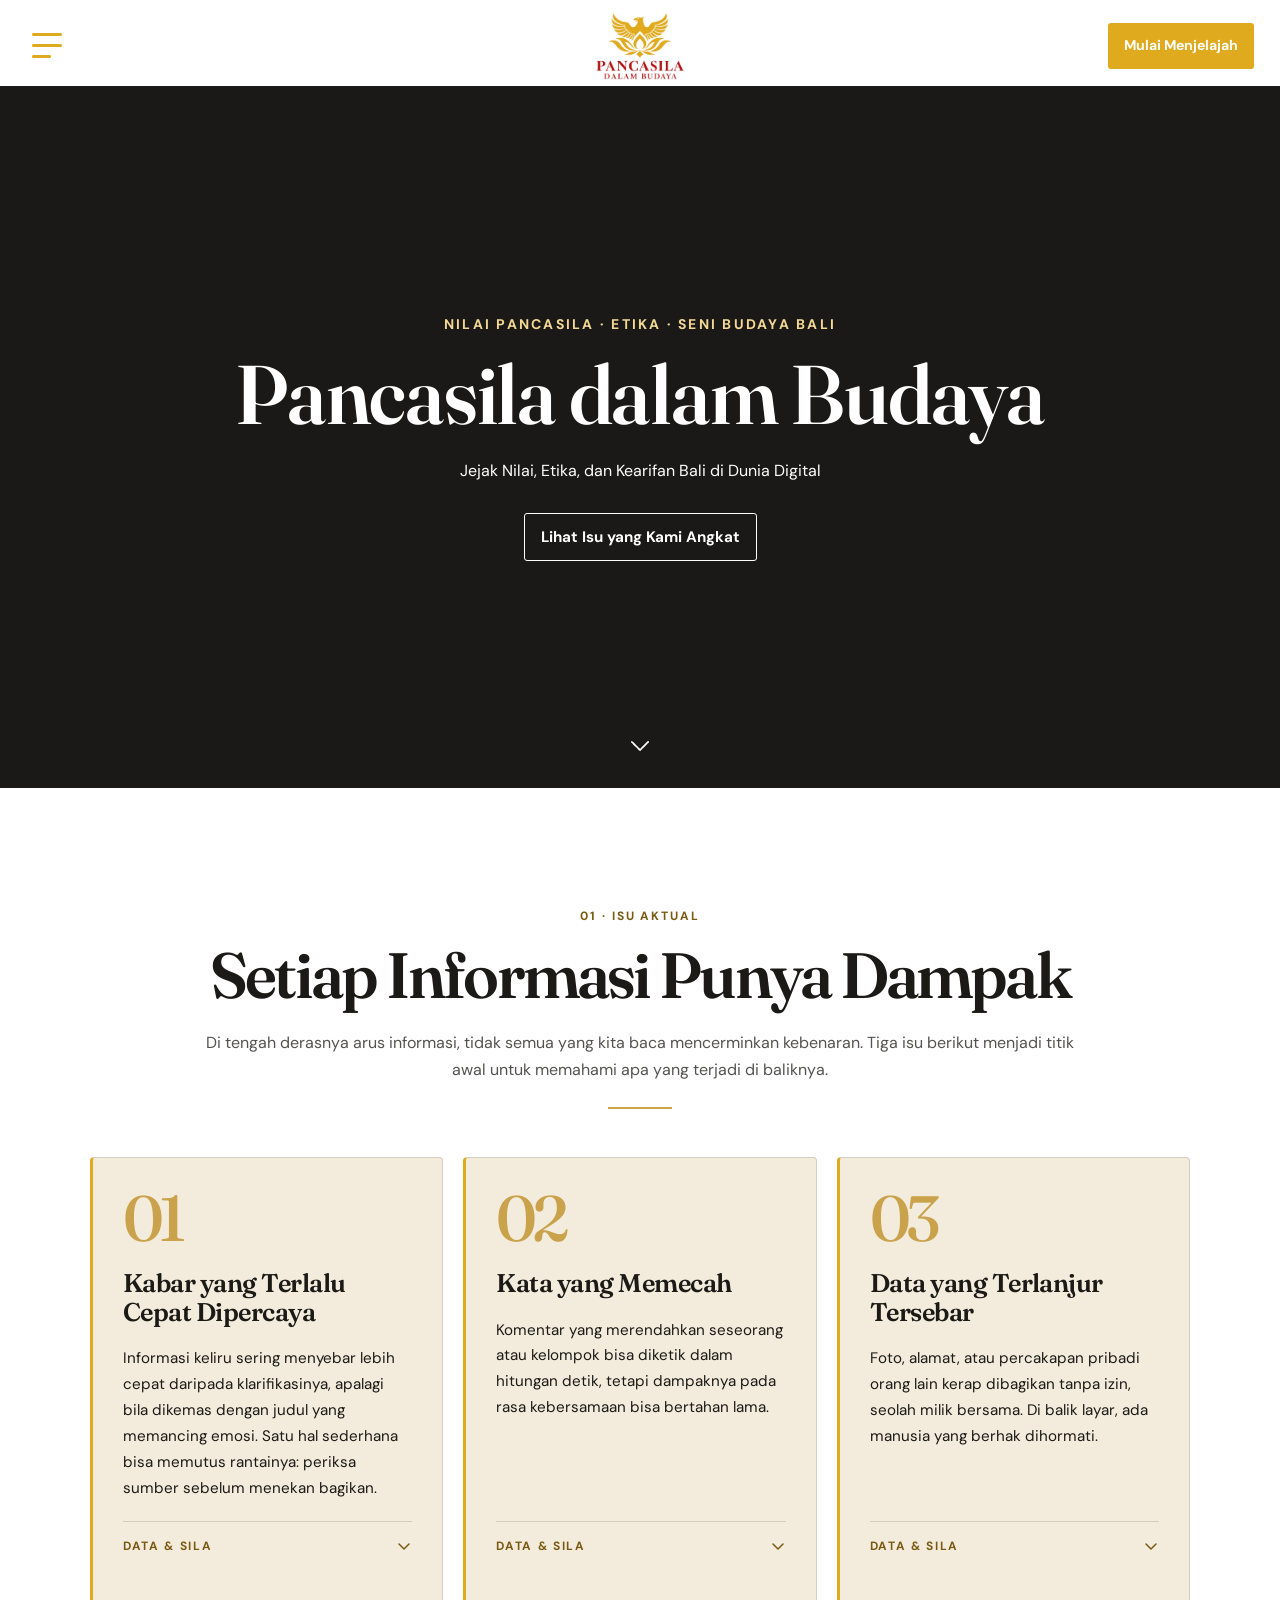
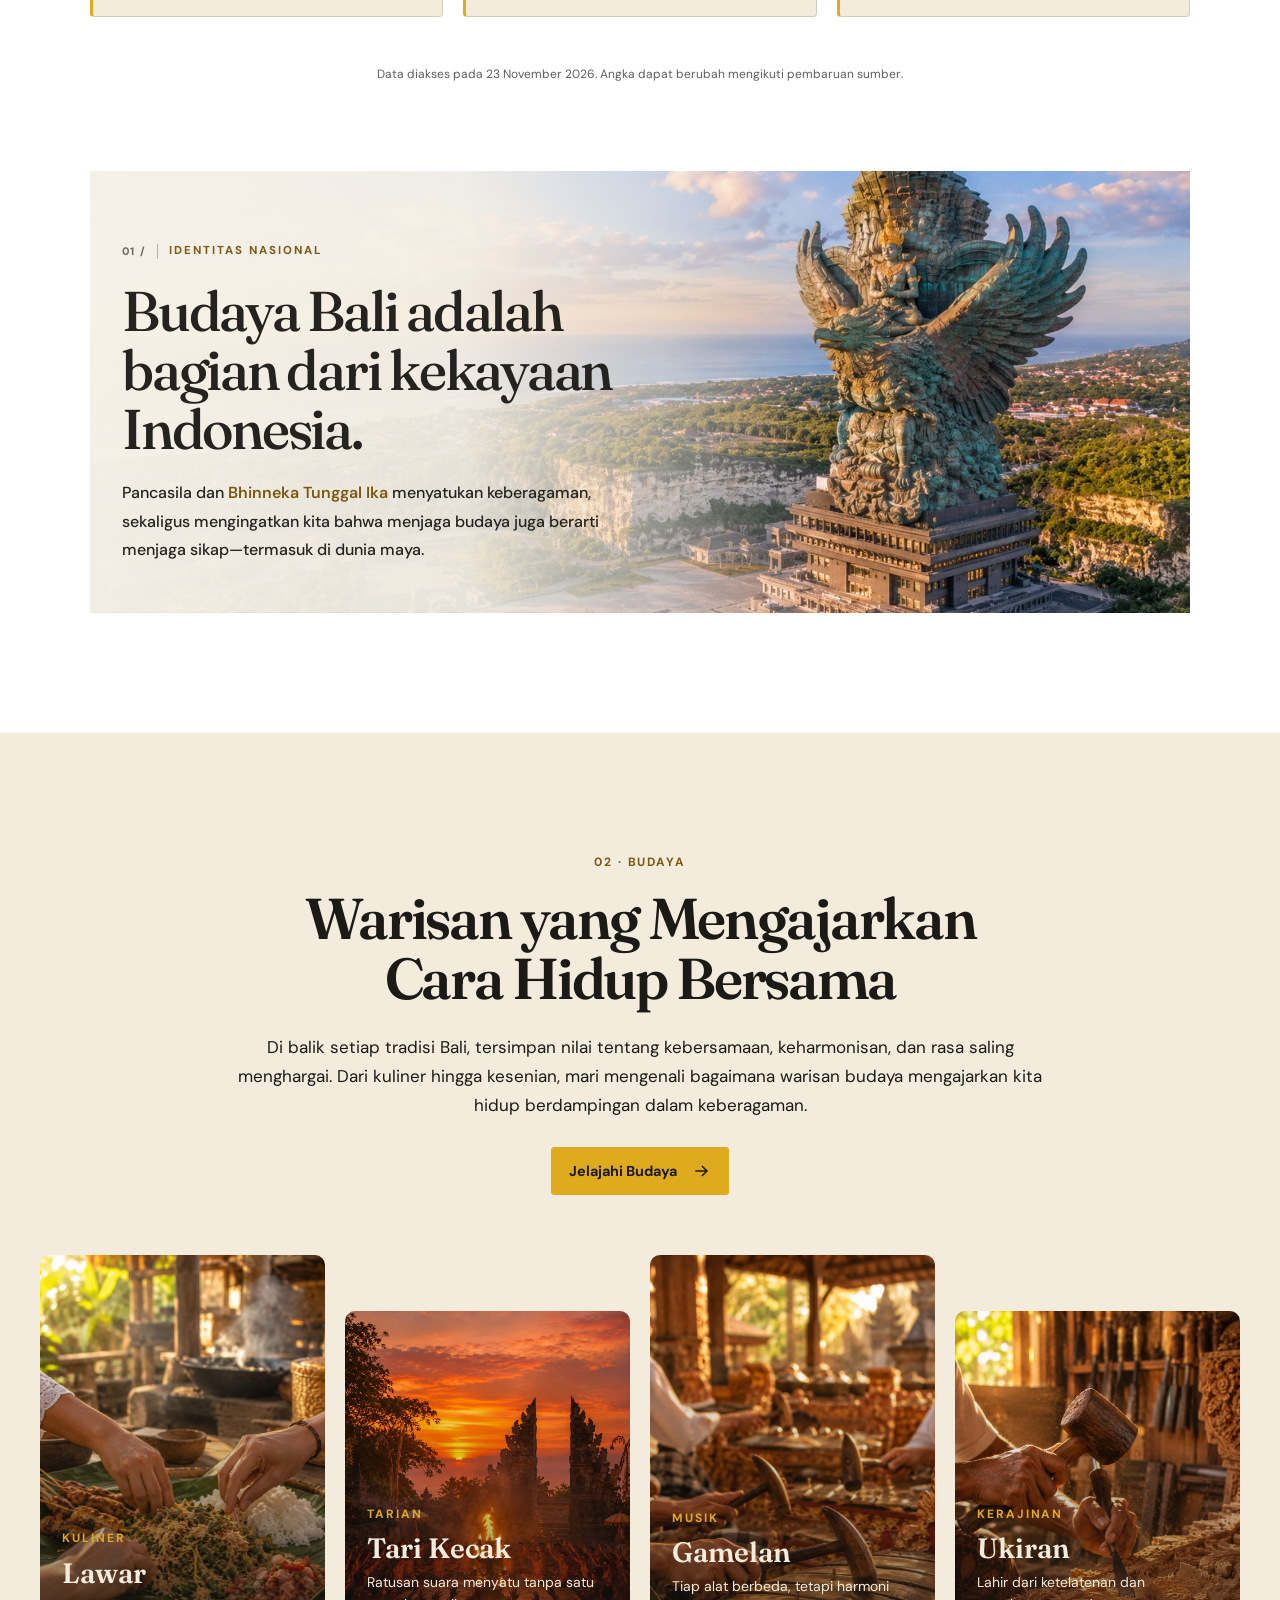
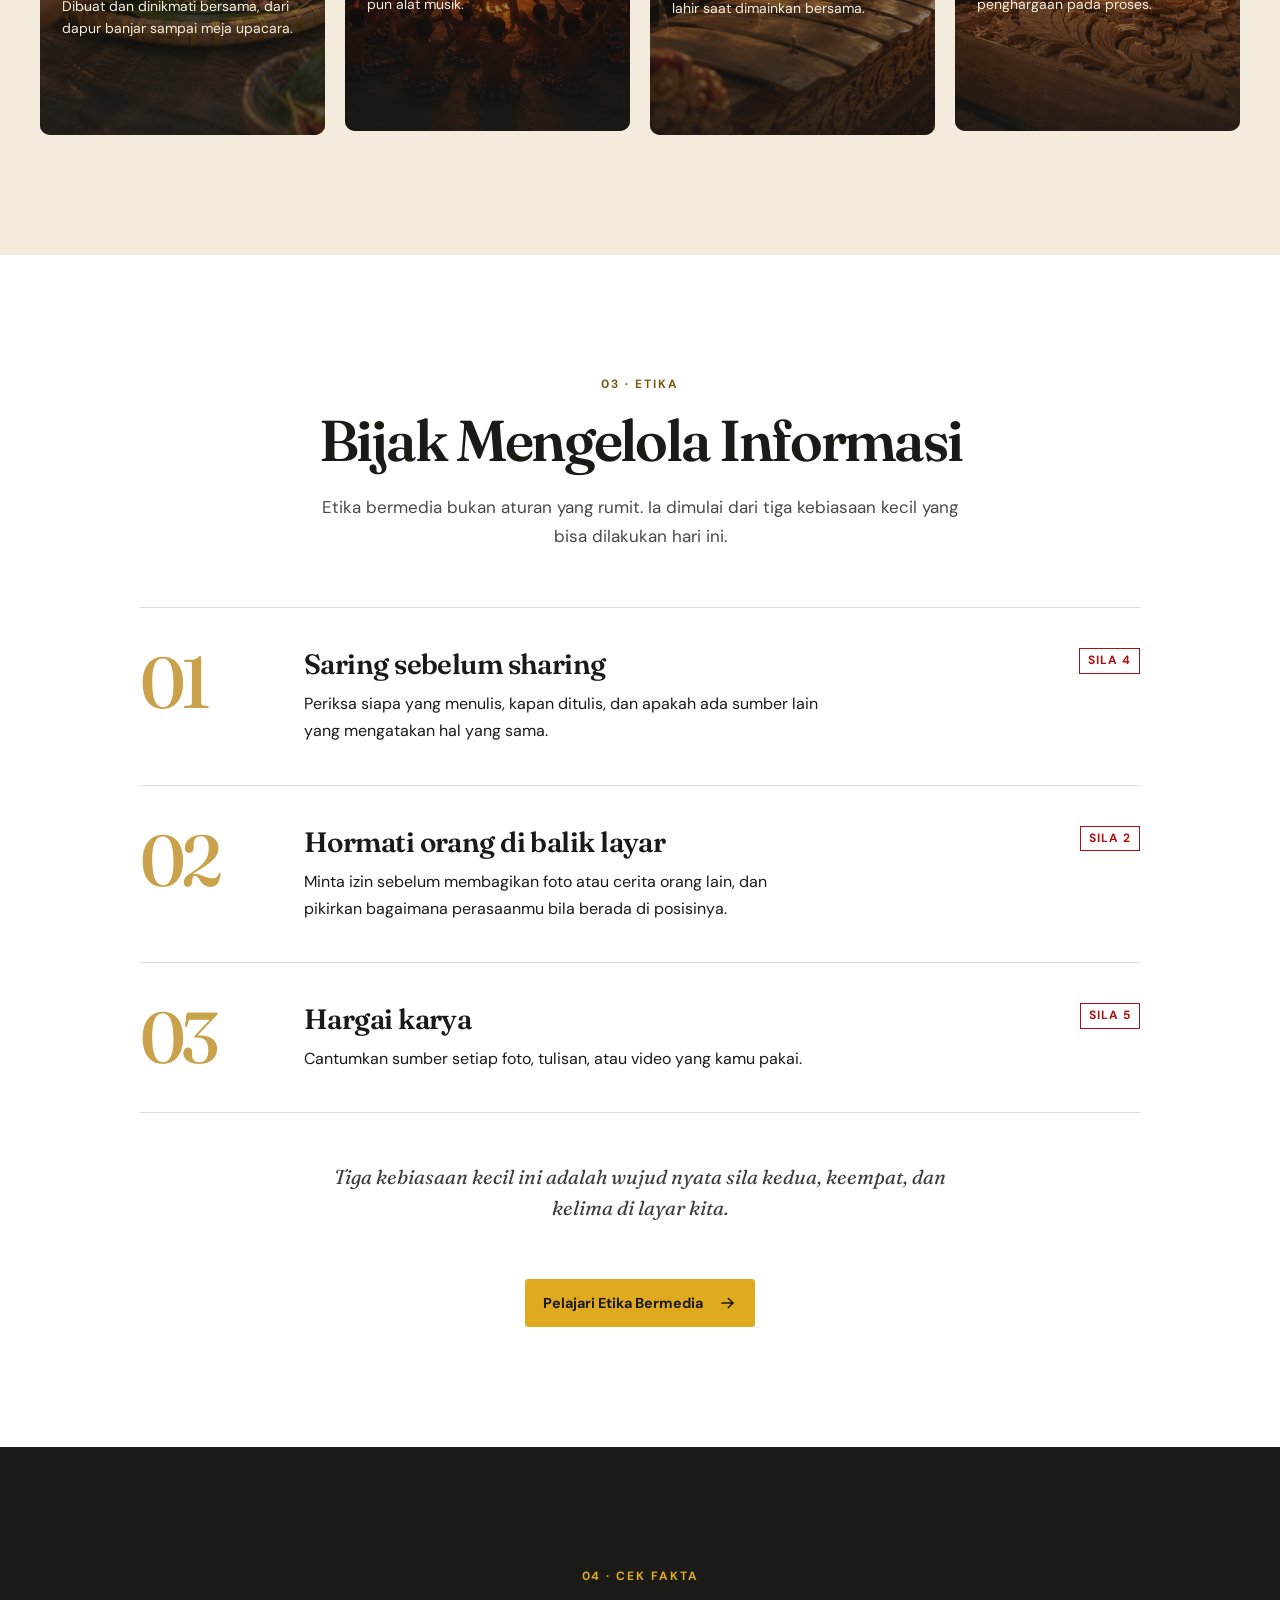
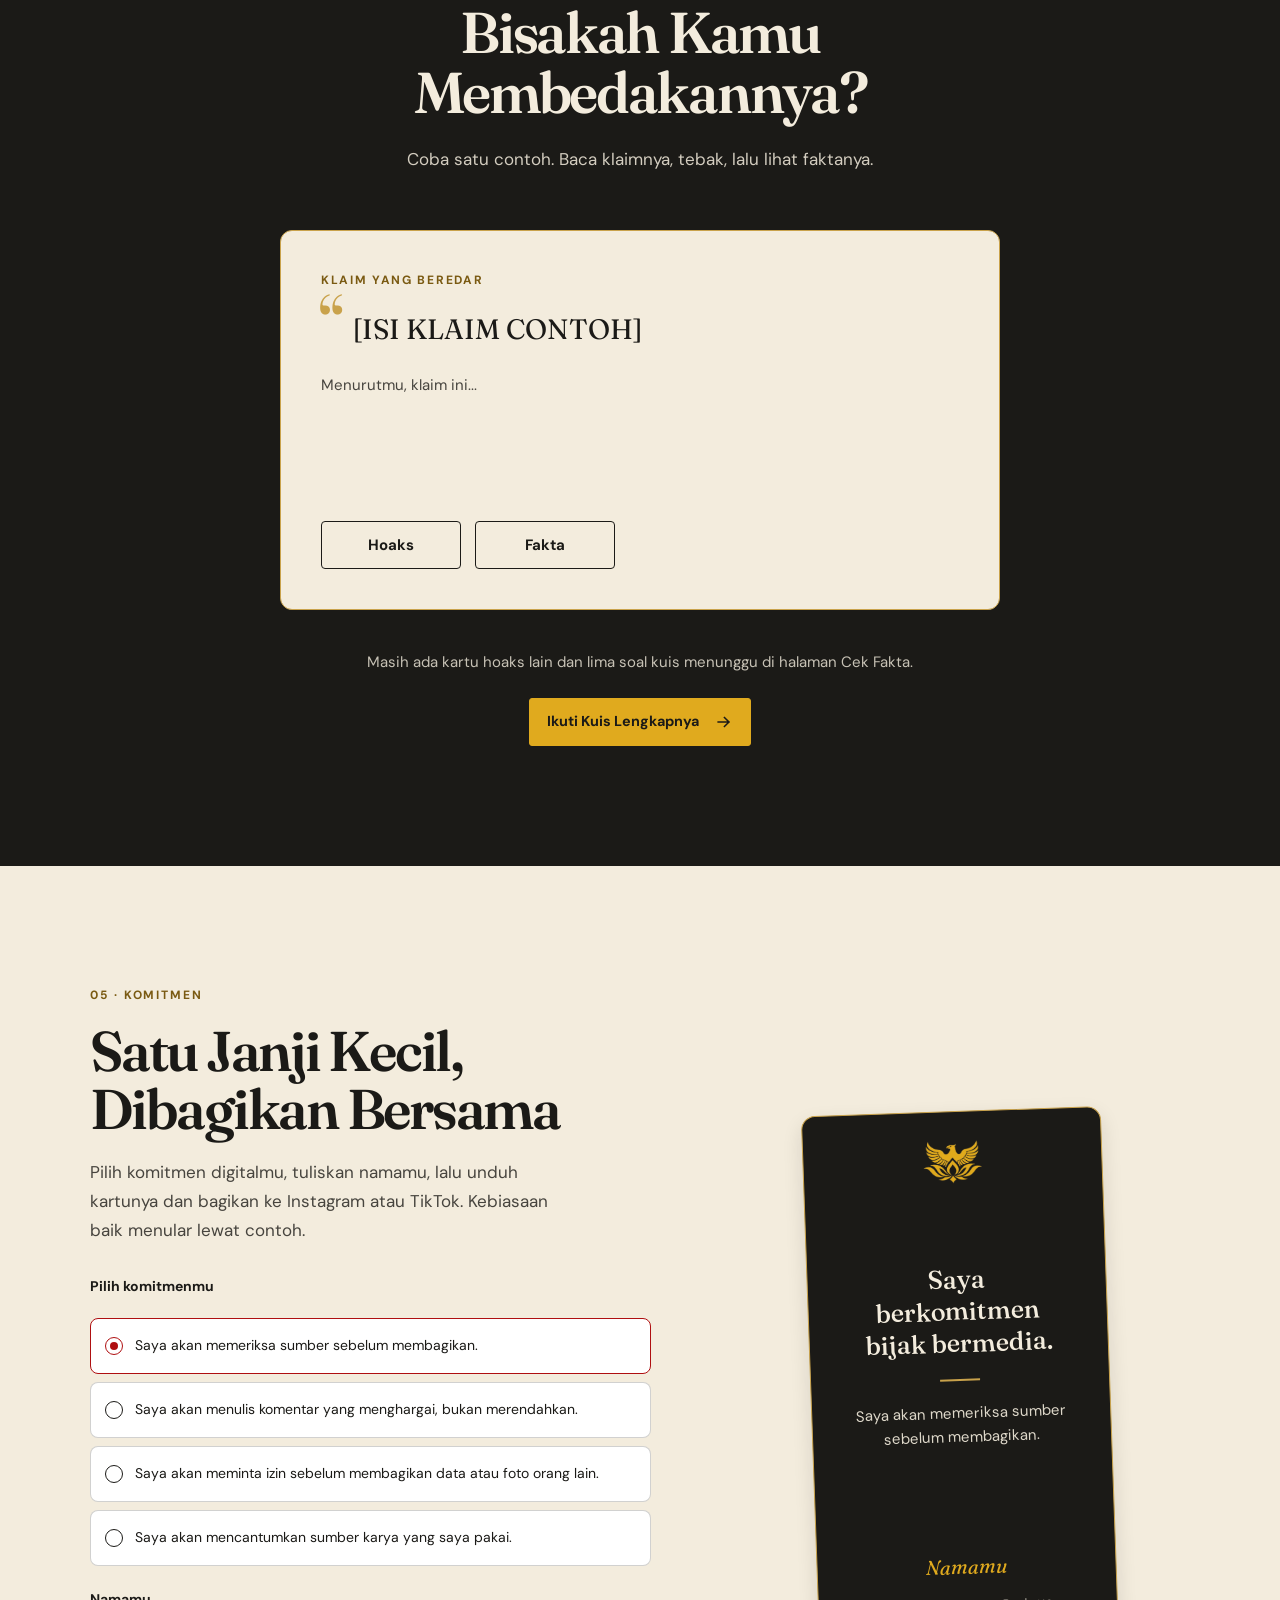
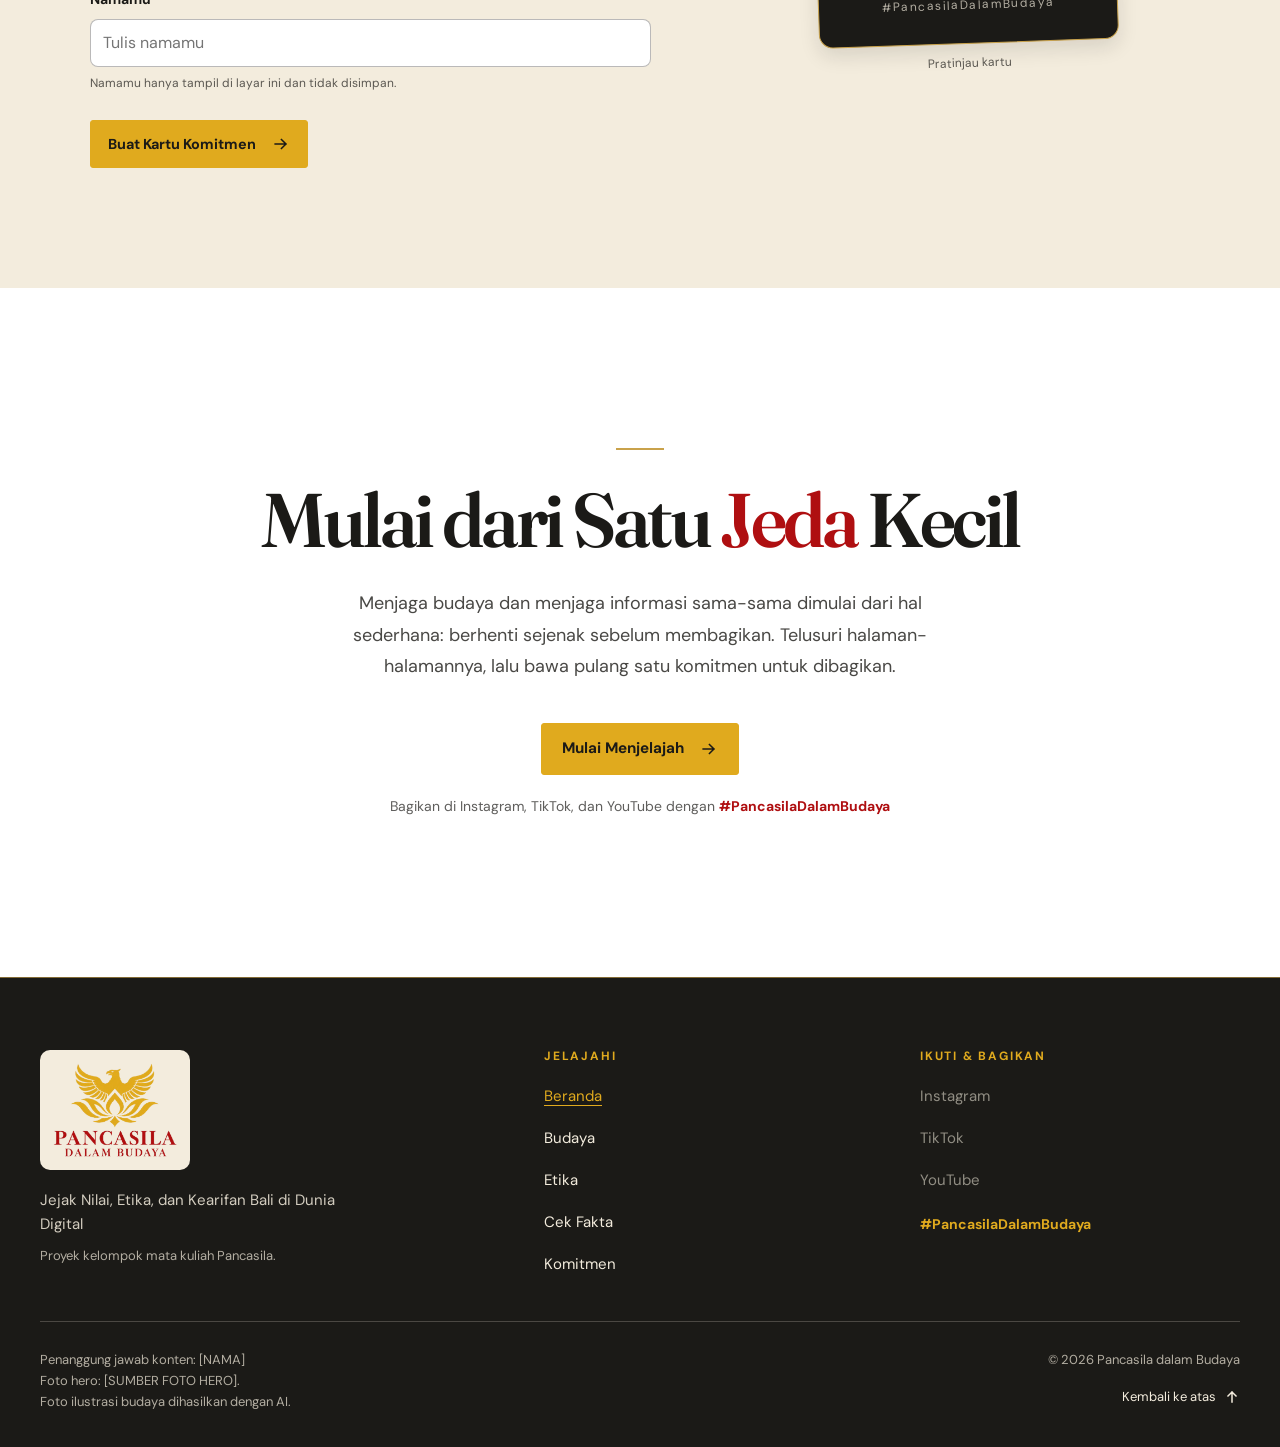
==== commit 97b2dd15: "update baru" ====
--- a/index.html
+++ b/index.html
@@ -22,7 +22,7 @@
     </div>
     <div class="home-hero__shade" aria-hidden="true"></div>
     <div class="home-hero__content">
-      <p class="home-hero__eyebrow">Nilai Pancasila · Etika · Seni Budaya Bali</p>
+      <p class="home-hero__eyebrow"><span class="home-hero__eyebrow-desktop">Nilai Pancasila · Etika · Seni Budaya Bali</span><span class="home-hero__eyebrow-mobile">Pancasila · Etika · Budaya</span></p>
       <h1 id="home-hero-title">Pancasila dalam Budaya</h1>
       <p class="home-hero__subtitle">Jejak Nilai, Etika, dan Kearifan Bali di Dunia Digital</p>
       <a class="home-hero__link" href="#isu" data-isu-text="heroButton"></a>
--- a/css/style.css
+++ b/css/style.css
@@ -28,31 +28,19 @@
   font-family: var(--font-isi);
   line-height: 1.65;
 }
-body.menu-open { overflow: hidden; }
+html.menu-open, body.menu-open { overflow: hidden; }
 a { color: inherit; }
 button { font: inherit; }
 :focus-visible { outline: 3px solid var(--hijau); outline-offset: 4px; }
-.poleng-line {
-  height: 5px;
-  background-color: var(--kertas);
-  background-image: conic-gradient(var(--tinta) 25%, var(--kertas) 0 50%, var(--tinta) 0 75%, var(--kertas) 0);
-  background-size: 10px 10px;
-}
-
 .site-header {
   position: sticky;
-  z-index: 20;
+  z-index: 100;
   top: 0;
   padding: 6px clamp(16px, 4vw, 56px) 0;
   background-color: #fff;
-  transition: padding 220ms ease, box-shadow 220ms ease, background-color 220ms ease, backdrop-filter 220ms ease;
-  animation: header-enter 1500ms cubic-bezier(.22, .61, .36, 1) both;
-}
-.site-header.is-compact { background-color: rgb(255 255 255 / 82%); -webkit-backdrop-filter: blur(8px); backdrop-filter: blur(8px); box-shadow: 0 2px 8px rgb(27 26 23 / 9%); }
-@keyframes header-enter {
-  from { opacity: 0; transform: translateY(-18px); }
-  to { opacity: 1; transform: translateY(0); }
-}
+  transition: padding 220ms ease, box-shadow 220ms ease;
+}
+.site-header.is-compact { background-color: #fff; box-shadow: 0 2px 8px rgb(27 26 23 / 9%); }
 .site-header__bar {
   display: grid;
   grid-template-columns: 1fr auto 1fr;
@@ -72,7 +60,7 @@
   color: var(--tinta);
   background: transparent;
   cursor: pointer;
-  transform: translateX(-25px);
+  transform: translateX(-30px);
   transition: transform 220ms ease, border-color 180ms ease, color 180ms ease;
 }
 .is-compact .site-header__menu-button { transform: translateX(0); }
@@ -92,11 +80,6 @@
 .menu-icon span:nth-of-type(2) { top: 14px; }
 .menu-icon span:nth-of-type(3) { top: 22px; }
 .site-header__menu-button:hover { color: var(--emas-tua); }
-.site-header__menu-button[aria-expanded="true"] .menu-icon__image { opacity: 0; }
-.site-header__menu-button[aria-expanded="true"] .menu-icon span { opacity: 1; }
-.site-header__menu-button[aria-expanded="true"] .menu-icon span:nth-of-type(1) { top: 14px; transform: rotate(45deg); }
-.site-header__menu-button[aria-expanded="true"] .menu-icon span:nth-of-type(2) { opacity: 0; }
-.site-header__menu-button[aria-expanded="true"] .menu-icon span:nth-of-type(3) { top: 14px; transform: rotate(-45deg); }
 .site-logo { position: relative; display: block; width: 225px; height: 68px; }
 .site-logo img {
   position: absolute;
@@ -136,37 +119,60 @@
   color: var(--emas);
   background-color: #fff;
 }
-.site-header__cta-arrow { display: none; width: 16px; height: 16px; }
 .site-header__cta-short { display: none; }
-.site-header__rule { display: none; }
-
 .menu-panel {
+  --menu-gutter: clamp(48px, 11vw, 180px);
   position: fixed;
-  z-index: 19;
+  z-index: 200;
   inset: 0;
   display: flex;
+  width: 100%;
+  height: 100vh;
+  height: 100dvh;
   flex-direction: column;
-  padding: max(115px, 16vh) clamp(24px, 12vw, 180px) 32px;
+  overflow-x: hidden;
   overflow-y: auto;
-  background-color: var(--kertas);
-  background-image: url("data:image/svg+xml,%3Csvg viewBox='0 0 180 180' xmlns='http://www.w3.org/2000/svg'%3E%3Cfilter id='n'%3E%3CfeTurbulence type='fractalNoise' baseFrequency='.82' numOctaves='3' stitchTiles='stitch'/%3E%3C/filter%3E%3Crect width='100%25' height='100%25' filter='url(%23n)' opacity='.075'/%3E%3C/svg%3E");
+  overscroll-behavior: contain;
+  color: var(--tinta);
+  background: var(--kertas);
+  background: rgb(243 236 221 / 88%);
+  -webkit-backdrop-filter: blur(8px);
+  backdrop-filter: blur(8px);
   visibility: hidden;
   opacity: 0;
-  transform: translateY(12px);
-  transition: opacity 220ms ease, transform 220ms ease, visibility 220ms;
-}
-.menu-panel::before { position: absolute; top: 0; left: 0; right: 0; content: ""; height: 7px; background-image: conic-gradient(var(--tinta) 25%, var(--kertas) 0 50%, var(--tinta) 0 75%, var(--kertas) 0); background-size: 14px 14px; }
-.menu-panel.is-open { visibility: visible; opacity: 1; transform: translateY(0); }
-.menu-panel__nav { width: min(100%, 820px); margin: auto; }
-.menu-panel__list { display: grid; gap: 2px; margin: 0; padding: 0; list-style: none; }
-.menu-panel__link { display: flex; align-items: baseline; gap: clamp(18px, 4vw, 54px); width: fit-content; padding: 4px 0; text-decoration: none; }
-.menu-panel__number { color: var(--merah); font-size: .8rem; font-weight: 700; letter-spacing: .08em; }
-.menu-panel__label { font-family: var(--font-judul); font-size: clamp(2.1rem, 5.5vw, 4.3rem); line-height: 1.12; text-decoration: underline; text-decoration-color: transparent; text-decoration-thickness: 2px; text-underline-offset: 8px; transition: text-decoration-color 150ms ease; }
-.menu-panel__link:hover .menu-panel__label, .menu-panel__link[aria-current="page"] .menu-panel__label { text-decoration-color: var(--merah); }
-.menu-panel__link[aria-current="page"] .menu-panel__label::after { content: "  ·"; color: var(--merah); }
-.menu-panel__footer { width: min(100%, 820px); margin: 30px auto 0; padding-top: 18px; border-top: 1px solid rgb(27 26 23 / 28%); }
-.menu-panel__site-name { margin: 0; color: var(--merah); font-family: var(--font-judul); font-size: 1.3rem; }
-.menu-panel__subtitle { max-width: 35rem; margin: 3px 0 0; font-size: .9rem; }
+  transform: translateY(-100%);
+  transition: opacity 200ms cubic-bezier(.2, .7, .2, 1), transform 300ms cubic-bezier(.2, .7, .2, 1), visibility 0s linear 300ms;
+  will-change: opacity, transform;
+}
+.menu-panel.is-open { visibility: visible; opacity: 1; transform: translateY(0); transition: opacity 300ms cubic-bezier(.2, .7, .2, 1), transform 300ms cubic-bezier(.2, .7, .2, 1), visibility 0s; }
+.menu-panel__topbar { display: flex; min-height: 80px; align-items: center; justify-content: flex-end; padding: 8px clamp(16px, 4vw, 56px); border-bottom: 1px solid rgb(27 26 23 / 12%); }
+.menu-panel__close { display: inline-grid; width: 48px; height: 48px; place-items: center; justify-self: end; padding: 10px; border: 1px solid transparent; color: var(--tinta); background: transparent; cursor: pointer; transition: color 180ms ease; }
+.menu-panel__close:hover { color: var(--merah); }
+.menu-panel__close-icon { position: relative; display: block; width: 30px; height: 30px; }
+.menu-panel__close-icon span { position: absolute; top: 14px; left: 0; width: 30px; height: 2px; background: currentColor; }
+.menu-panel__close-icon span:first-child { transform: rotate(45deg); }
+.menu-panel__close-icon span:last-child { transform: rotate(-45deg); }
+.menu-panel__content { display: flex; width: min(calc(100% - var(--menu-gutter) - var(--menu-gutter)), 1200px); min-height: 0; flex: 1; align-items: center; justify-content: flex-start; margin: 0 0 0 var(--menu-gutter); padding: clamp(16px, 4vh, 44px) 0; text-align: left; }
+.menu-panel__nav { width: 100%; }
+.menu-panel__list { margin: 0; padding: 0; list-style: none; }
+.menu-panel__item { border-bottom: 1px solid rgb(27 26 23 / 15%); opacity: 0; transform: translateY(16px); transition: opacity 200ms cubic-bezier(.2, .7, .2, 1), transform 200ms cubic-bezier(.2, .7, .2, 1), border-color 200ms cubic-bezier(.2, .7, .2, 1); }
+.menu-panel.is-open .menu-panel__item { opacity: 1; transform: translateY(0); transition-duration: 300ms; transition-delay: calc(var(--menu-index) * 60ms); }
+.menu-panel__link { display: grid; min-height: 92px; grid-template-columns: 48px minmax(0, 1fr); align-items: center; gap: 12px; padding: 20px 0; color: var(--tinta); text-decoration: none; }
+.menu-panel__number { display: flex; align-items: center; gap: 8px; color: var(--emas-tua); font-size: 14px; }
+.menu-panel__active-dot { width: 8px; height: 8px; flex: 0 0 8px; border-radius: 50%; background: var(--emas); }
+.menu-panel__label { font-family: var(--font-judul); font-size: clamp(1.5rem, 3.2vw, 2.25rem); line-height: 1.1; transition: color 200ms cubic-bezier(.2, .7, .2, 1), transform 200ms cubic-bezier(.2, .7, .2, 1); }
+.menu-panel__link:hover .menu-panel__label, .menu-panel__link:focus-visible .menu-panel__label { color: var(--merah); transform: translateX(12px); }
+.menu-panel__item:hover, .menu-panel__item:focus-within { border-color: var(--emas-antik); }
+.menu-panel__link[aria-current="page"] .menu-panel__label { color: var(--merah); }
+.menu-panel :focus-visible { outline: 2px solid var(--merah); outline-offset: 4px; }
+
+@media (max-width: 900px) {
+  .menu-panel { --menu-gutter: clamp(40px, 10vw, 90px); }
+  .menu-panel__topbar { min-height: 68px; padding: 8px 24px; }
+  .menu-panel__content { padding: 12px 0; }
+  .menu-panel__link { min-height: 80px; padding: 16px 0; }
+  .menu-panel__label { font-size: clamp(1.5rem, 5vw, 2rem); }
+}
 
 .home-hero {
   position: relative;
@@ -212,6 +218,7 @@
   to { opacity: 1; transform: translateY(0); }
 }
 .home-hero__eyebrow { margin: 0 0 18px; color: #f4d995; font-size: .875rem; font-weight: 700; letter-spacing: .16em; text-transform: uppercase; }
+.home-hero__eyebrow-mobile { display: none; }
 .home-hero__content h1 { max-width: 100%; margin: 0 auto; font-size: clamp(3rem, 6.5vw, 6rem); letter-spacing: -.015em; line-height: .98; }
 .home-hero__subtitle { max-width: 34rem; margin: 24px auto 30px; font-size: clamp(1rem, 1.2vw, 1.125rem); line-height: 1.5; }
 .home-hero__link { display: inline-flex; align-items: center; gap: 18px; min-height: 48px; padding: 10px 16px; border: 1px solid #fff; border-radius: 3px; color: #fff; text-decoration: none; font-size: .95rem; font-weight: 700; transition: color 180ms ease, background-color 180ms ease, border-color 180ms ease; }
@@ -459,7 +466,7 @@
   z-index: 0;
   inset: 0;
   background-image: linear-gradient(90deg, rgb(245 241 232 / 98%) 0%, rgb(245 241 232 / 92%) 34%, rgb(245 241 232 / 54%) 52%, rgb(245 241 232 / 0%) 68%), url("../assets/identitasNasional.jpg");
-  background-position: center, center bottom;
+  background-position: center center, center center;
   background-size: 100% 100%, cover;
   background-repeat: no-repeat;
   content: "";
@@ -534,6 +541,8 @@
   .site-header { padding: 4px 14px 0; }
   .site-header__bar { min-height: 60px; }
   .site-header.is-compact .site-header__bar { min-height: 56px; }
+  .site-header__menu-button, .site-header.is-compact .site-header__menu-button { transform: translateX(-8px); }
+  .site-header__cta, .site-header.is-compact .site-header__cta { translate: 0 0; }
   .site-header__menu-button { width: 42px; height: 42px; }
   .site-logo { width: 170px; height: 52px; }
   .is-compact .site-logo { width: 68px; height: 44px; }
@@ -541,11 +550,10 @@
   .site-header__cta-label { max-width: 55px; overflow: hidden; white-space: nowrap; }
   .site-header__cta-long { display: none; }
   .site-header__cta-short { display: inline; }
-  .site-header__cta-arrow { display: block; }
-  .menu-panel { padding: 100px 24px 24px; }
-  .menu-panel__label { font-size: clamp(2.1rem, 10vw, 3.4rem); }
   .page-shell { width: min(calc(100% - 36px), var(--lebar-isi)); padding-top: 56px; }
   .home-hero__content { width: min(calc(100% - 40px), 1180px); }
+  .home-hero__eyebrow-desktop { display: none; }
+  .home-hero__eyebrow-mobile { display: inline; }
   .home-hero__content h1 { max-width: 14ch; font-size: clamp(3.1rem, 14vw, 5.3rem); }
 }
 @media (max-width: 899px) {
@@ -570,7 +578,7 @@
   .isu__closing-title { max-width: 16ch; font-size: clamp(2rem, 10vw, 2.8rem); }
   .isu__closing::before {
     background-image: linear-gradient(180deg, rgb(245 241 232 / 98%) 0%, rgb(245 241 232 / 94%) 55%, rgb(245 241 232 / 48%) 100%), url("../assets/identitasNasional.jpg");
-    background-position: center, center bottom;
+    background-position: center center, center center;
     background-size: 100% 100%, cover;
   }
 }
@@ -620,6 +628,11 @@
 }
 @media (prefers-reduced-motion: reduce) {
   *, *::before, *::after { scroll-behavior: auto !important; animation-duration: .01ms !important; animation-iteration-count: 1 !important; transition-duration: .01ms !important; }
+  .menu-panel { transition: opacity 150ms ease, visibility 0s linear 150ms !important; }
+  .menu-panel.is-open { transition: opacity 150ms ease, visibility 0s !important; }
+  .menu-panel__item, .menu-panel__label { transform: none !important; transition-duration: 150ms !important; transition-delay: 0ms !important; }
+  .menu-panel__item { opacity: 0; }
+  .menu-panel.is-open .menu-panel__item { opacity: 1; }
   .home-hero__content > * { opacity: 1; animation: none; transform: none; }
   .home-hero__slide { animation: none; }
   .home-hero__slide--one { opacity: 1; transform: none; }
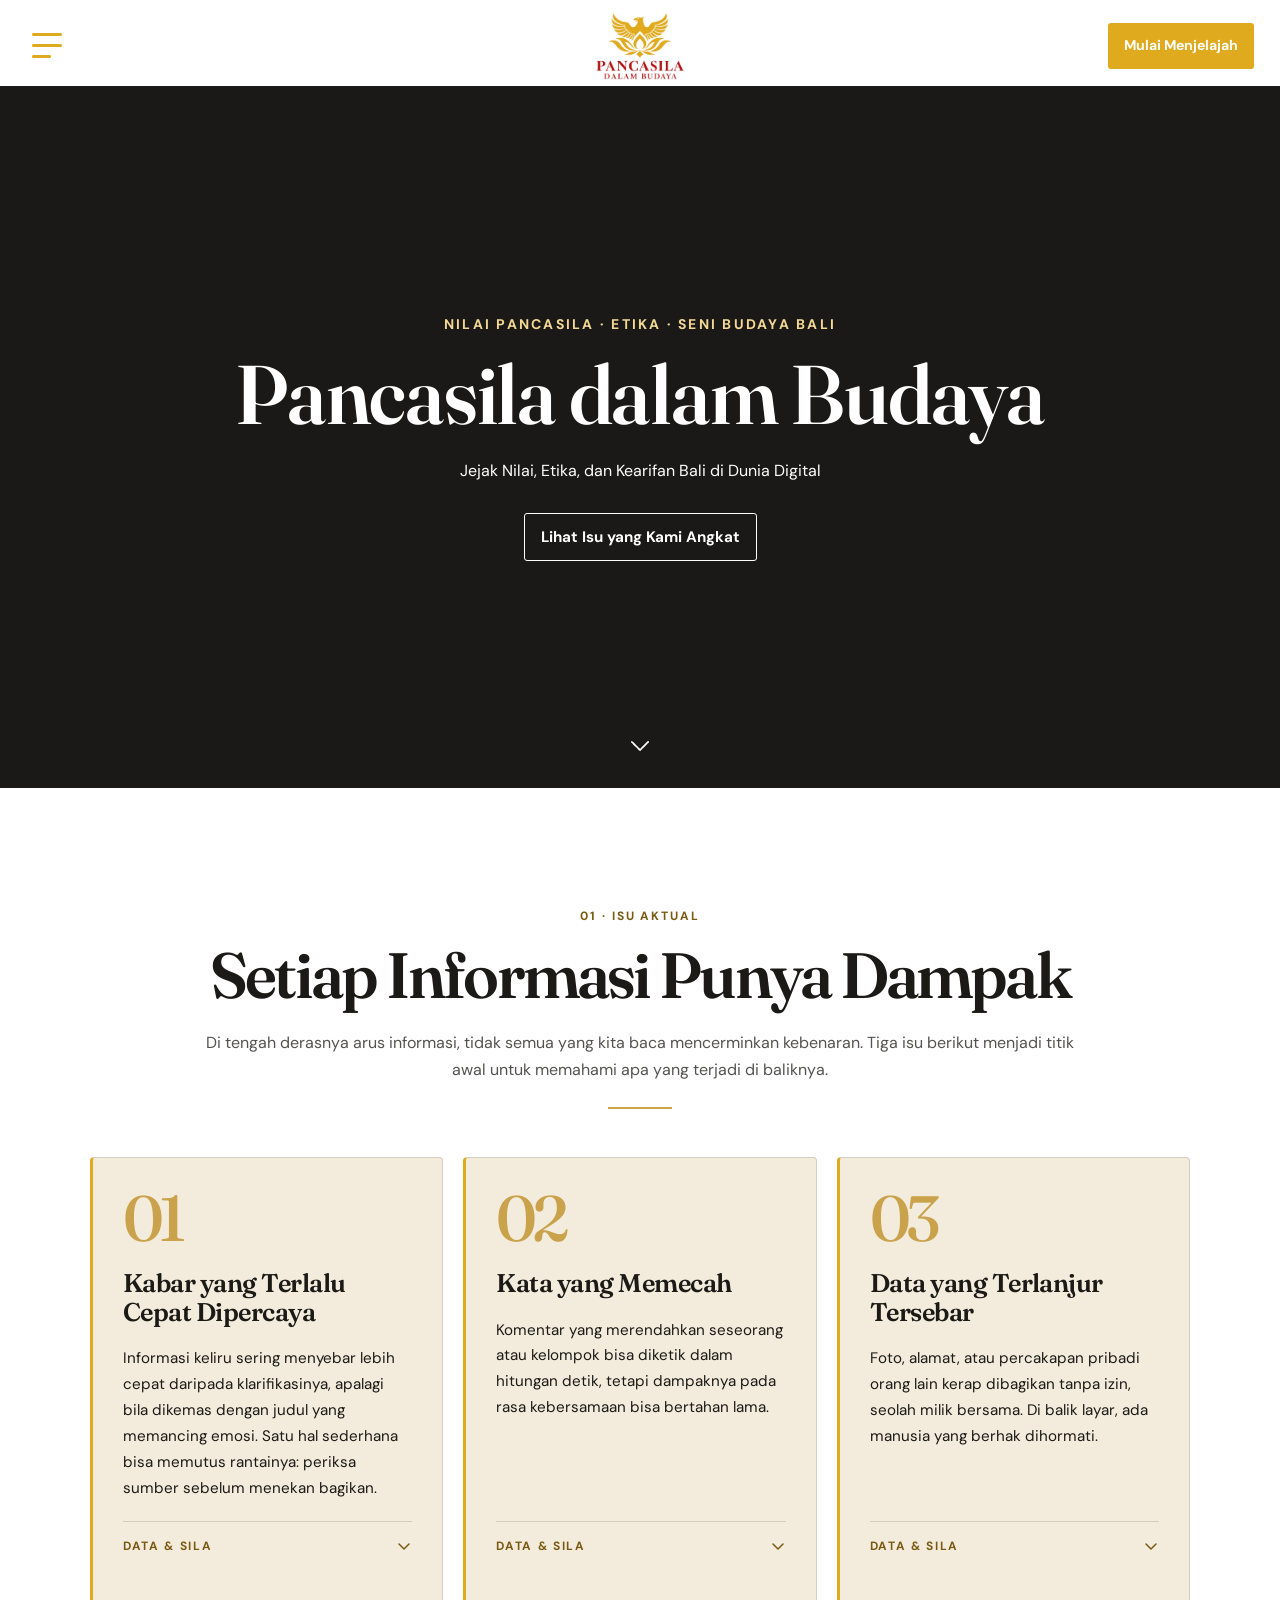
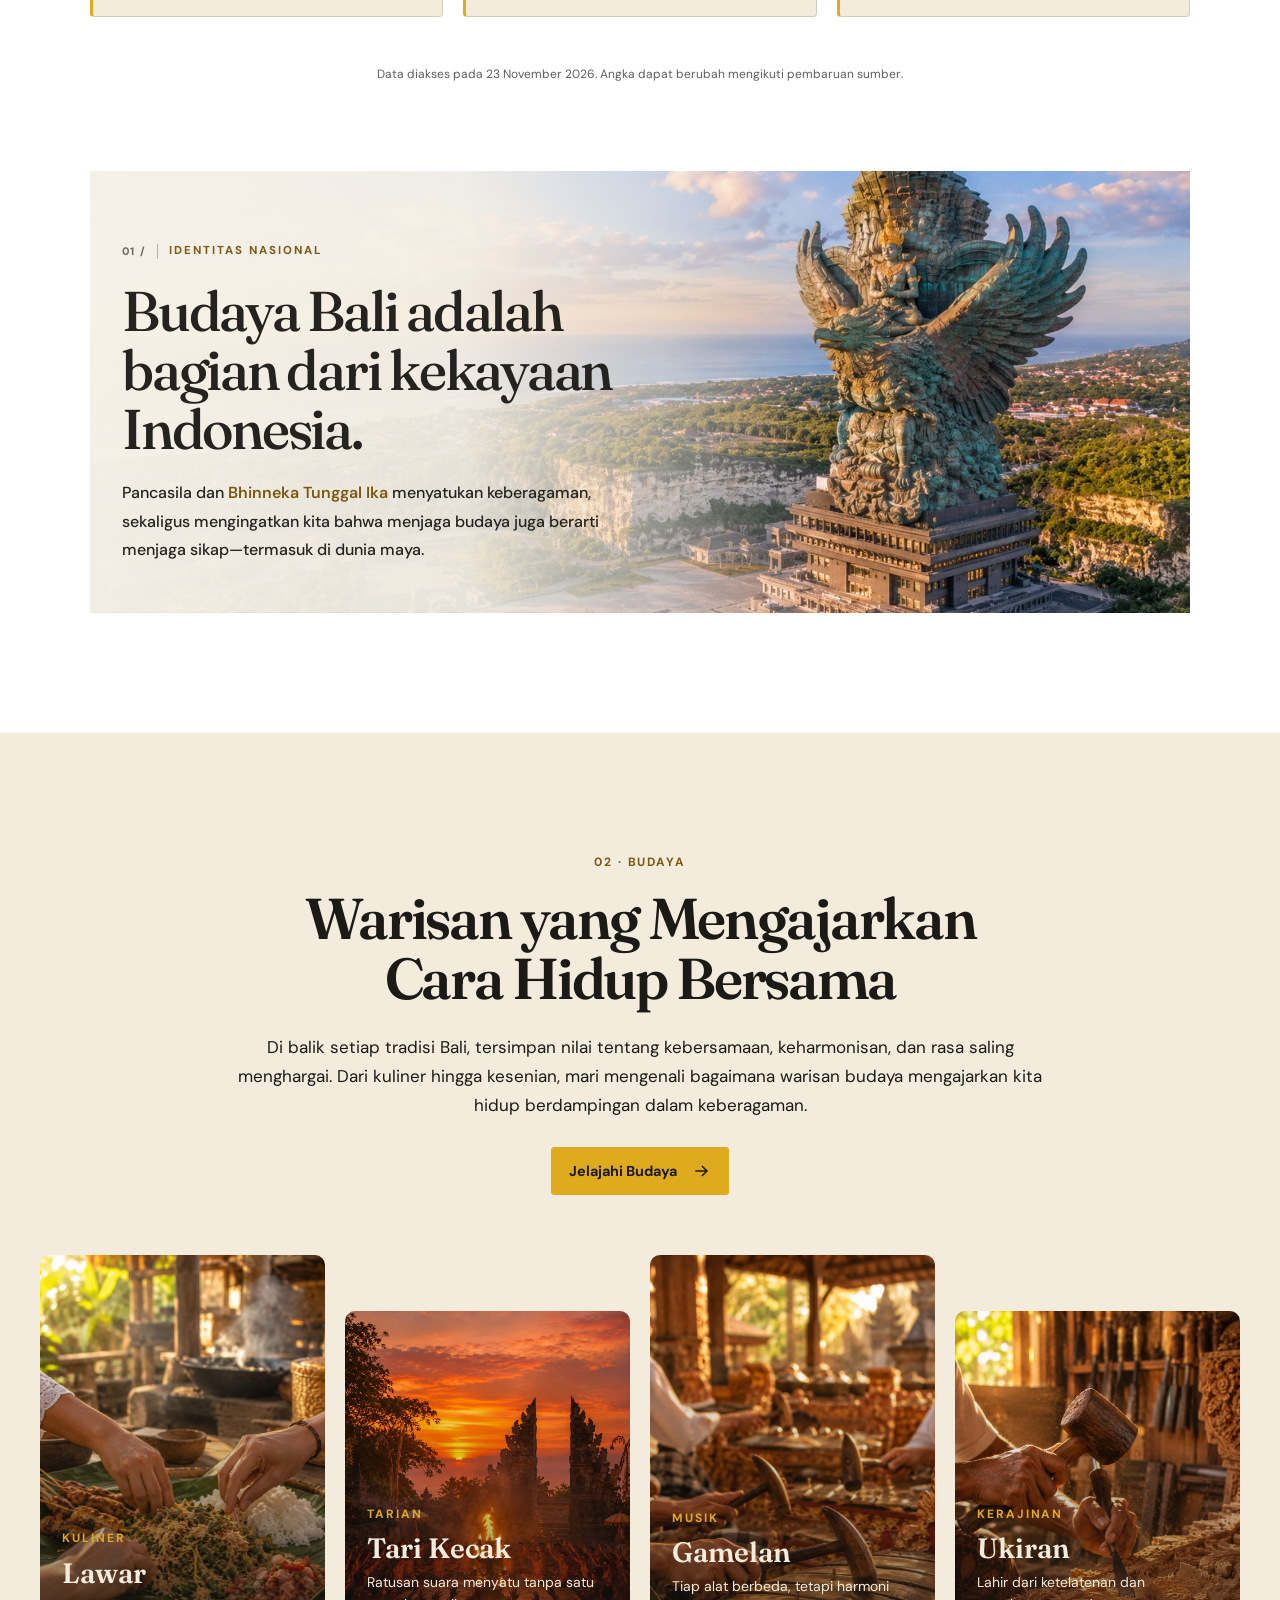
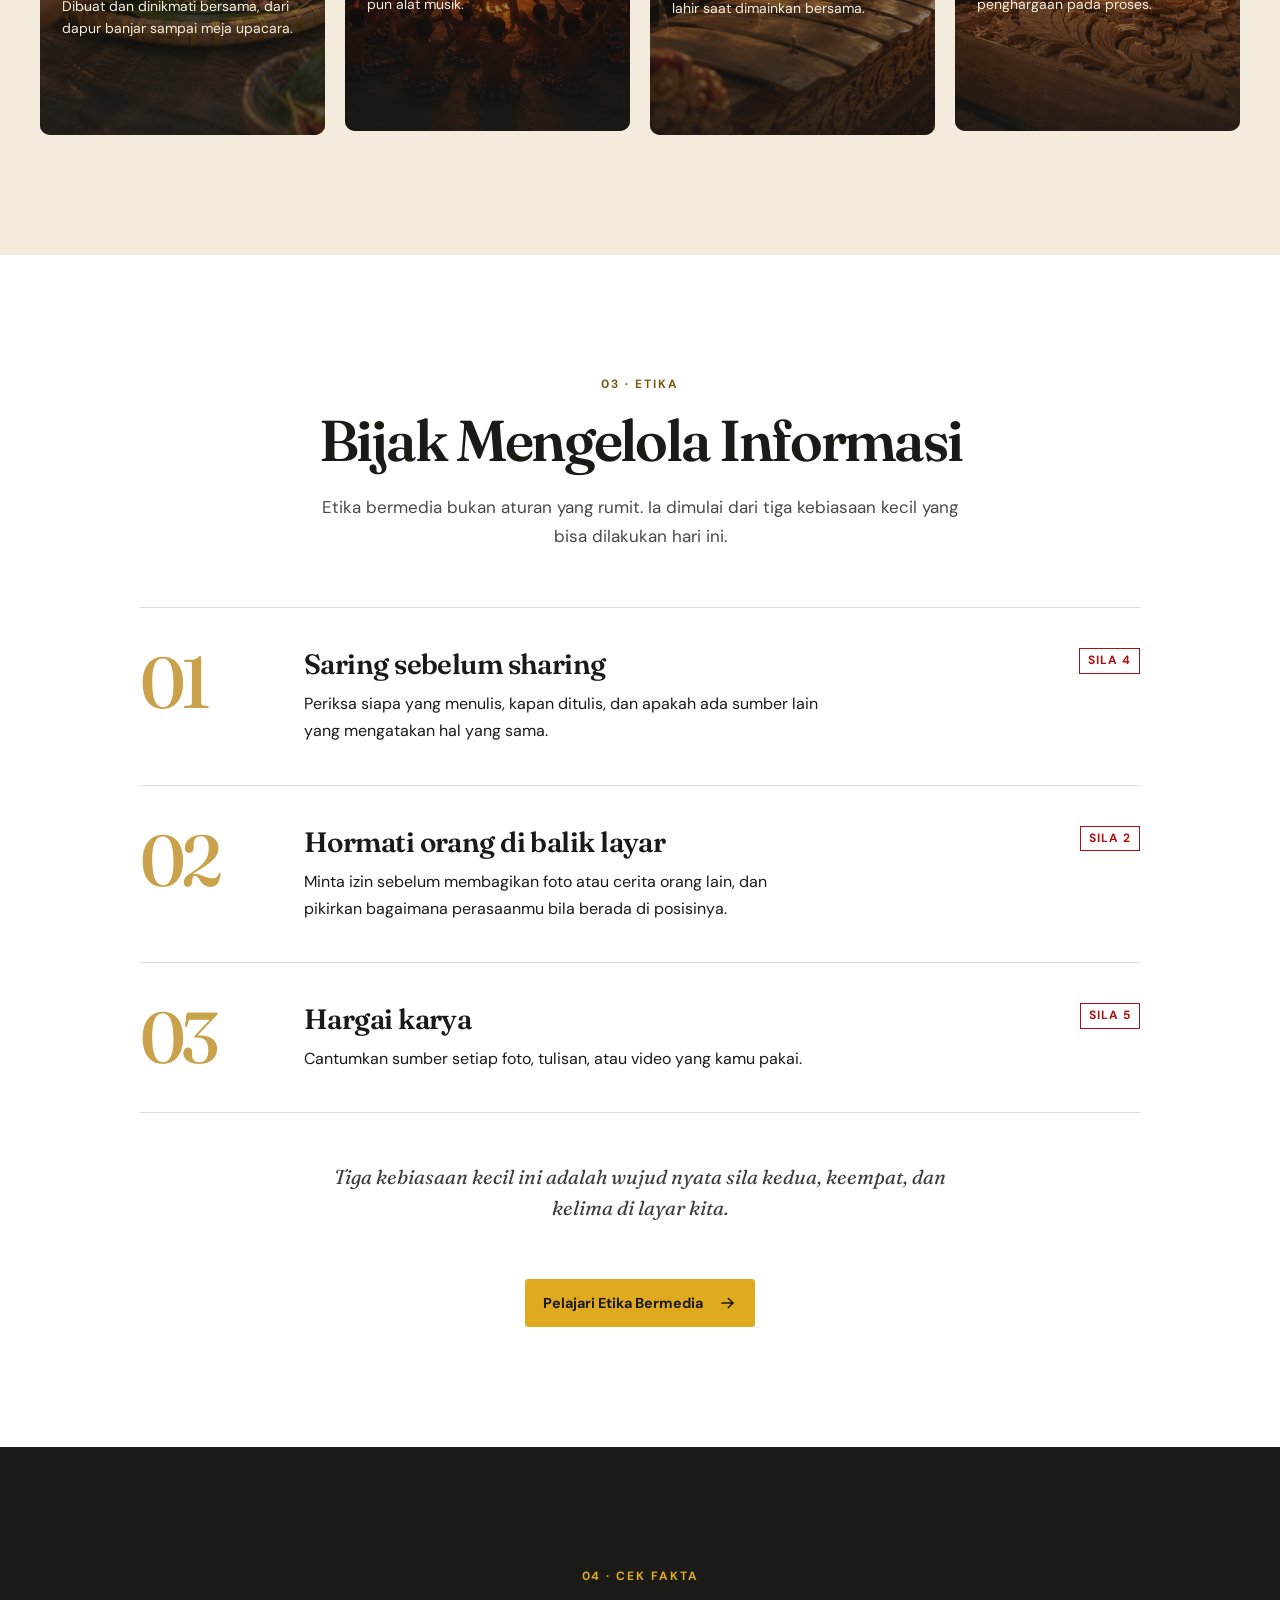
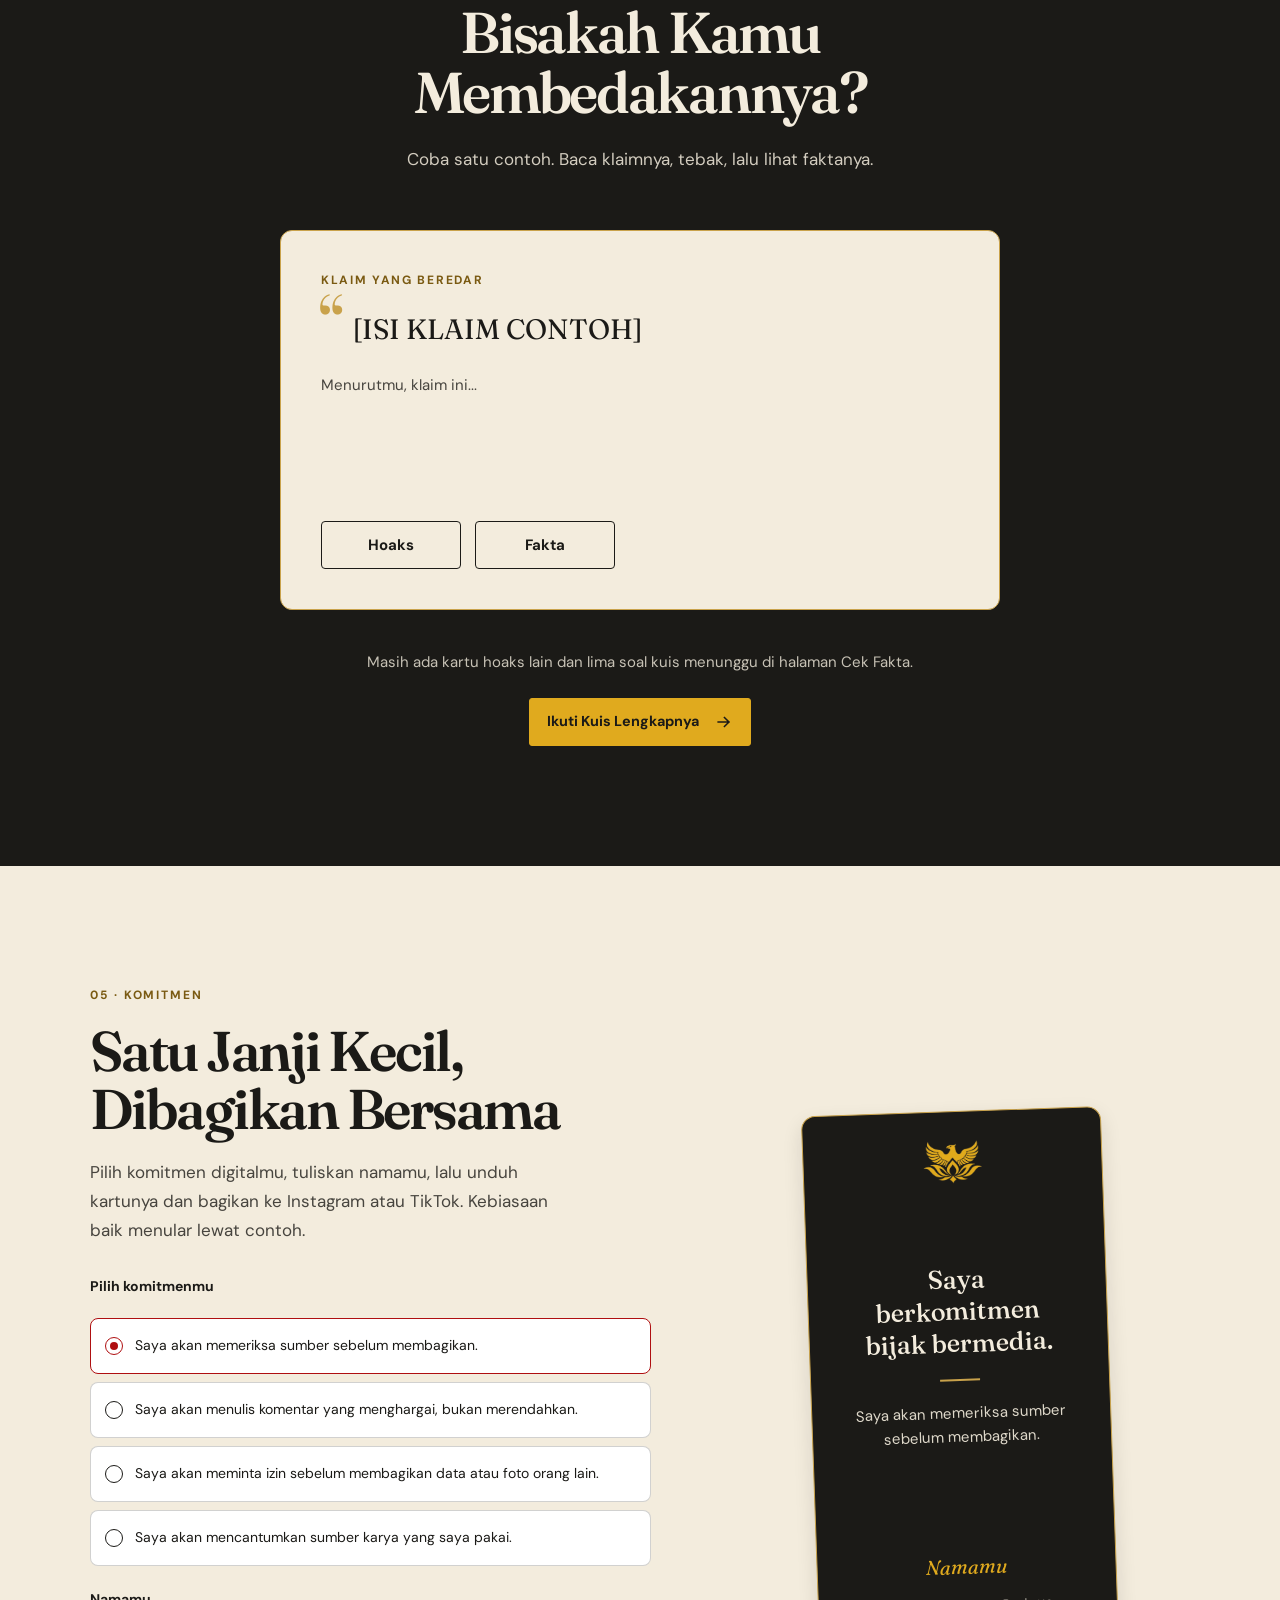
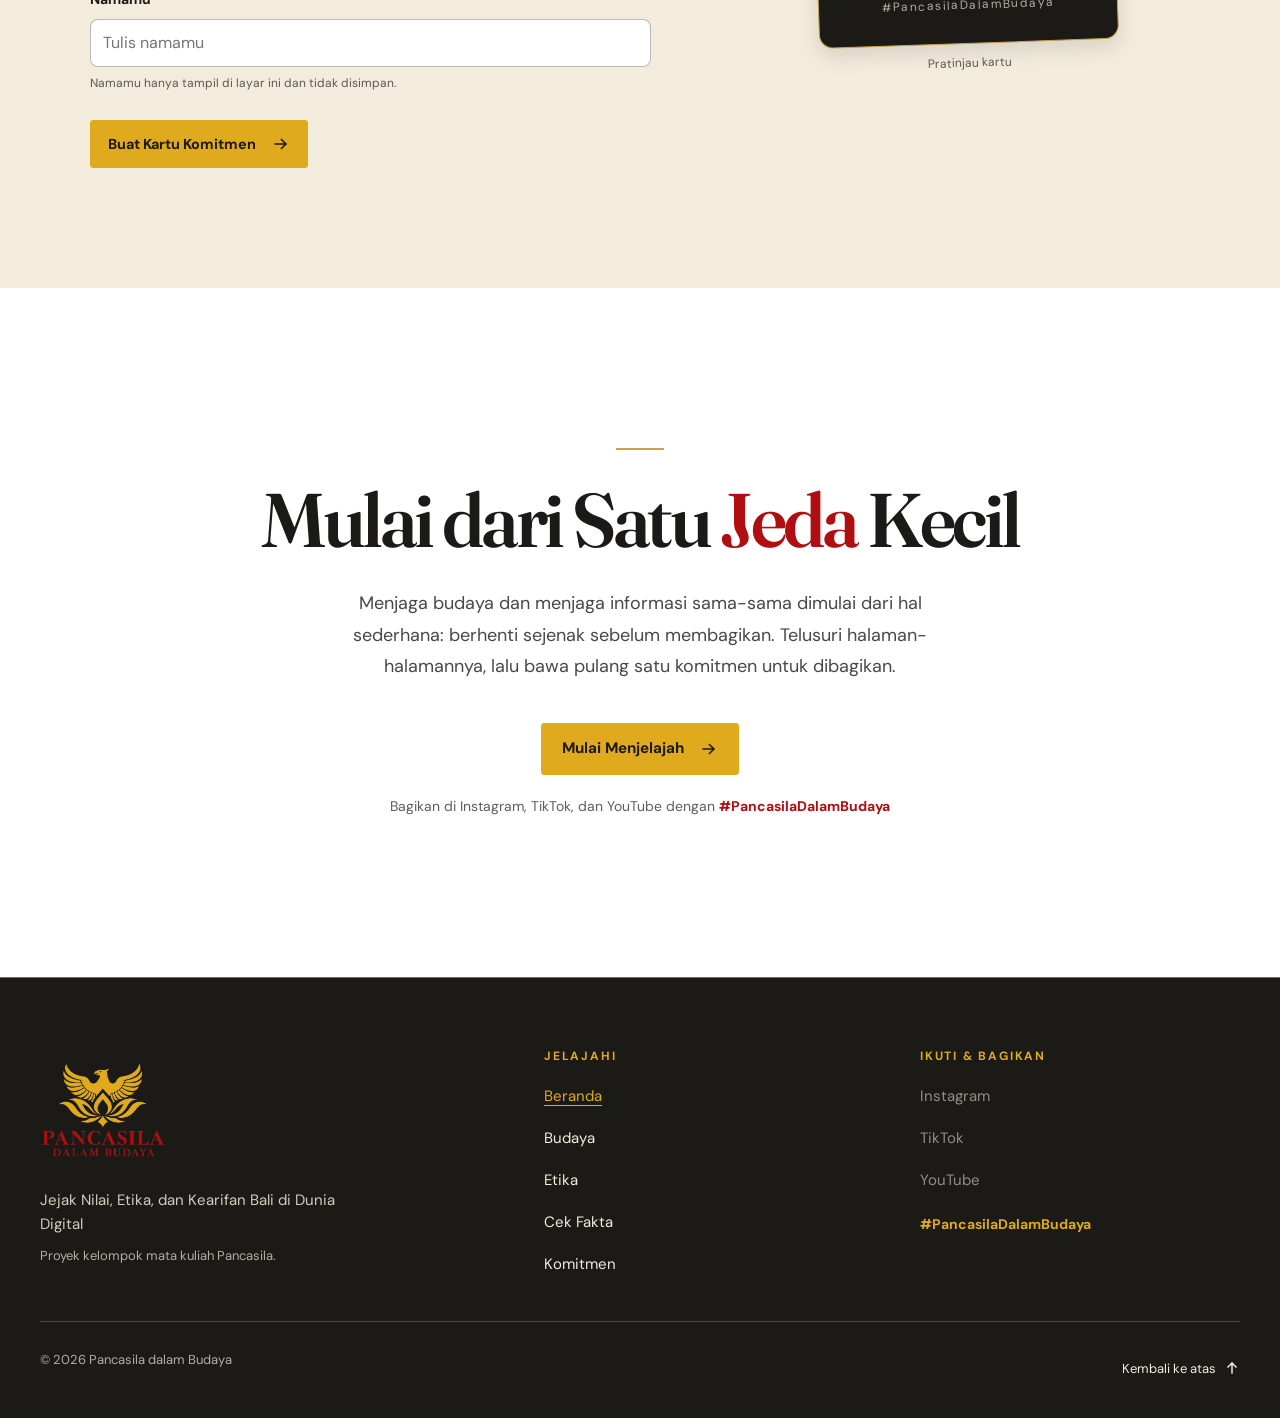
==== commit 61144f8f: "update" ====
--- a/index.html
+++ b/index.html
@@ -47,7 +47,7 @@
         <div class="isu__closing-layout">
           <div class="isu__closing-content">
             <p class="isu__closing-label" id="isu-closing-label"><span class="isu__closing-index" data-isu-text="closingIndex"></span><span data-isu-text="closingLabel"></span></p>
-            <h3 class="isu__closing-title"><span data-isu-text="closingHeadline"></span></h3>
+            <h3 class="isu__closing-title"><span class="isu__closing-title-desktop" data-isu-text="closingHeadline"></span><span class="isu__closing-title-mobile" data-isu-mobile-title></span></h3>
             <p class="isu__closing-copy"><span data-isu-text="closingBefore"></span><span class="isu__closing-highlight" data-isu-text="closingHighlight"></span><span data-isu-text="closingAfter"></span></p>
           </div>
         </div>
--- a/css/style.css
+++ b/css/style.css
@@ -39,6 +39,7 @@
   padding: 6px clamp(16px, 4vw, 56px) 0;
   background-color: #fff;
   transition: padding 220ms ease, box-shadow 220ms ease;
+  animation: header-enter 950ms cubic-bezier(.22, .61, .36, 1) both;
 }
 .site-header.is-compact { background-color: #fff; box-shadow: 0 2px 8px rgb(27 26 23 / 9%); }
 .site-header__bar {
@@ -474,6 +475,7 @@
 }
 .isu__closing-layout { position: relative; z-index: 1; display: grid; grid-template-columns: minmax(0, 1.08fr) minmax(280px, .92fr); gap: clamp(32px, 7vw, 96px); align-items: center; max-width: 1040px; margin-inline: auto; }
 .isu__closing-content { position: relative; z-index: 1; max-width: 600px; }
+.isu__closing-title-mobile { display: none; }
 .isu__closing-label { display: flex; align-items: center; gap: 11px; margin: 0 0 23px; color: var(--heritage-gold-text); font-size: .72rem; font-weight: 700; letter-spacing: .17em; }
 .isu__closing-index { padding-right: 11px; border-right: 1px solid rgb(181 138 50 / 65%); color: var(--heritage-muted); font-size: .68rem; letter-spacing: .12em; }
 .isu__closing-title { max-width: 14ch; margin: 0 0 20px; color: var(--heritage-charcoal); font-family: var(--font-judul); font-size: clamp(2.2rem, 4.4vw, 3.5rem); font-weight: 500; letter-spacing: -.04em; line-height: 1.05; }
@@ -512,7 +514,7 @@
 .footer { padding: 72px 20px 32px; border-top: 1px solid rgb(201 162 75 / 60%); color: var(--kertas); background: var(--tinta); }
 .footer__inner { width: min(100%, 1200px); margin-inline: auto; }
 .footer__columns { display: grid; grid-template-columns: 1.4fr 1fr 1fr; gap: 56px; }
-.footer__logo-box { display: inline-flex; min-height: 120px; align-items: center; padding: 12px; border-radius: 10px; background: var(--kertas); }
+.footer__logo-box { display: inline-flex; min-height: 120px; align-items: center; padding: 0; border-radius: 0; background: transparent; }
 .footer__logo { display: block; width: auto; max-width: 280px; height: 96px; object-fit: contain; }
 .footer__subtitle { max-width: 320px; margin: 18px 0 10px; color: rgb(243 236 221 / 85%); font-size: 15px; line-height: 1.6; }
 .footer__project-note { margin: 0; color: rgb(243 236 221 / 70%); font-size: 13px; line-height: 1.6; }
@@ -551,10 +553,17 @@
   .site-header__cta-long { display: none; }
   .site-header__cta-short { display: inline; }
   .page-shell { width: min(calc(100% - 36px), var(--lebar-isi)); padding-top: 56px; }
+  .home-hero { height: 82vh; height: 82svh; }
+  .home-hero__slide { background-position: right center; }
   .home-hero__content { width: min(calc(100% - 40px), 1180px); }
+  .home-hero__eyebrow { font-size: .8rem; }
   .home-hero__eyebrow-desktop { display: none; }
   .home-hero__eyebrow-mobile { display: inline; }
-  .home-hero__content h1 { max-width: 14ch; font-size: clamp(3.1rem, 14vw, 5.3rem); }
+  .home-hero__content h1 { max-width: 14ch; font-size: clamp(3.2rem, 14.5vw, 5.5rem); }
+}
+@keyframes header-enter {
+  from { opacity: 0; transform: translateY(-18px); }
+  to { opacity: 1; transform: translateY(0); }
 }
 @media (max-width: 899px) {
   .isu { padding: 72px 18px; }
@@ -572,12 +581,17 @@
   .budaya__panel:focus-within .budaya__photo { transform: none; }
 }
 @media (max-width: 699px) {
-  .isu__closing { padding: 30px 6px 28px; }
-  .isu__closing-layout { grid-template-columns: minmax(0, 1fr); gap: 26px; }
-  .isu__closing-content { max-width: none; }
-  .isu__closing-title { max-width: 16ch; font-size: clamp(2rem, 10vw, 2.8rem); }
+  .isu__closing { min-height: 100vh; padding: clamp(48px, 10vh, 88px) 18px; }
+  .isu__closing-layout { grid-template-columns: minmax(0, 1fr); justify-items: center; gap: 26px; }
+  .isu__closing-content { max-width: none; text-align: center; }
+  .isu__closing-label { justify-content: center; }
+  .isu__closing-title-desktop { display: none; }
+  .isu__closing-title-mobile { display: block; max-width: 100%; }
+  .isu__closing-title-unbroken { white-space: nowrap; }
+  .isu__closing-title { max-width: 100%; margin-right: auto; margin-left: auto; font-size: clamp(2rem, 10vw, 2.8rem); }
+  .isu__closing-copy { margin-right: auto; margin-left: auto; }
   .isu__closing::before {
-    background-image: linear-gradient(180deg, rgb(245 241 232 / 98%) 0%, rgb(245 241 232 / 94%) 55%, rgb(245 241 232 / 48%) 100%), url("../assets/identitasNasional.jpg");
+    background-image: linear-gradient(180deg, rgb(245 241 232 / 98%) 0%, rgb(245 241 232 / 94%) 55%, rgb(245 241 232 / 48%) 100%), url("../assets/identitasNasionalMobile.jpeg");
     background-position: center center, center center;
     background-size: 100% 100%, cover;
   }
@@ -628,6 +642,7 @@
 }
 @media (prefers-reduced-motion: reduce) {
   *, *::before, *::after { scroll-behavior: auto !important; animation-duration: .01ms !important; animation-iteration-count: 1 !important; transition-duration: .01ms !important; }
+  .site-header { animation: none !important; }
   .menu-panel { transition: opacity 150ms ease, visibility 0s linear 150ms !important; }
   .menu-panel.is-open { transition: opacity 150ms ease, visibility 0s !important; }
   .menu-panel__item, .menu-panel__label { transform: none !important; transition-duration: 150ms !important; transition-delay: 0ms !important; }
